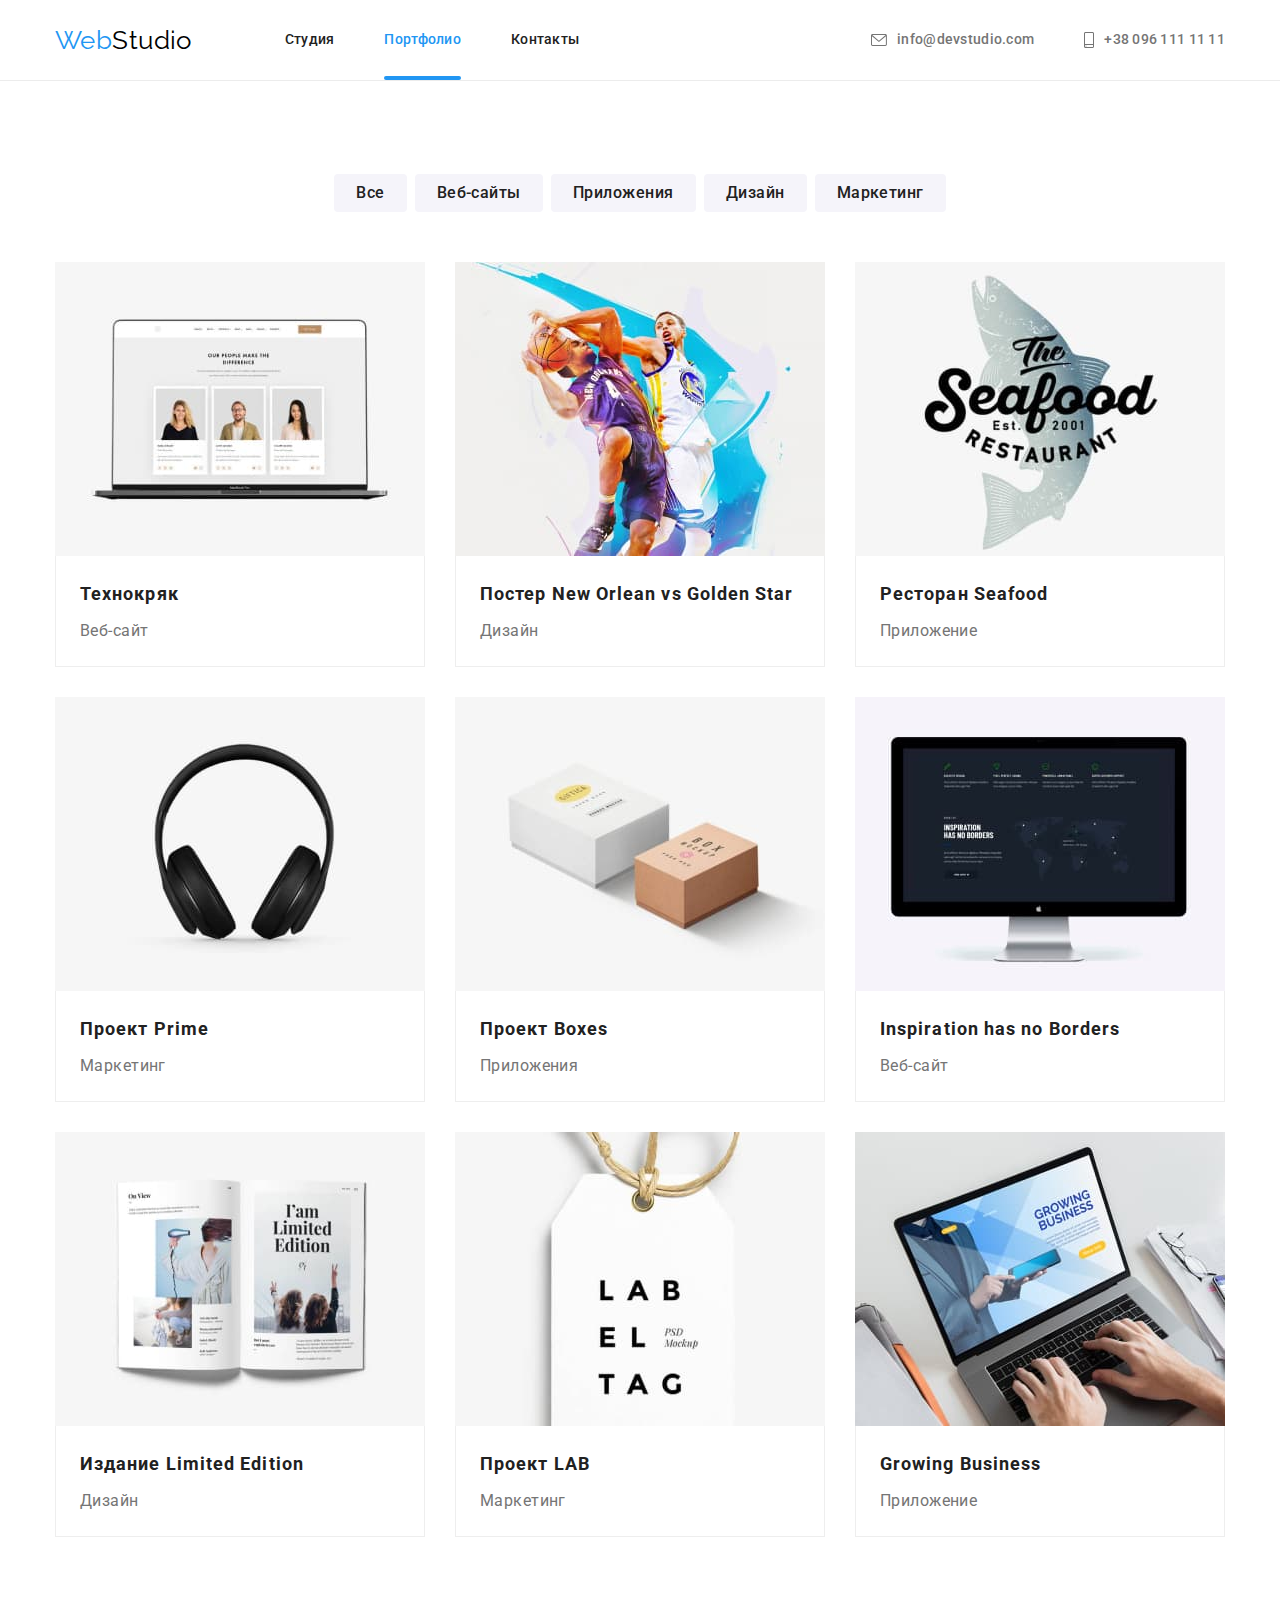
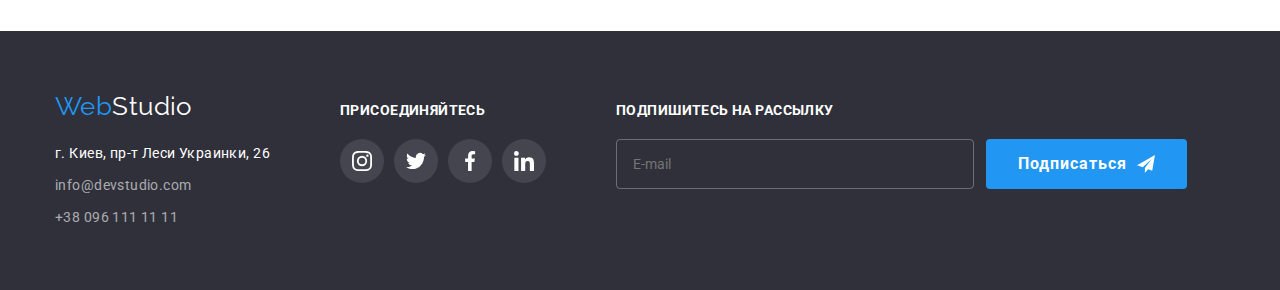
==== portfolio.html @ ea03751e "add html css" ====
<!DOCTYPE html>
<html lang="ru">
  <head>
    <meta charset="UTF-8" />
    <meta http-equiv="X-UA-Compatible" content="IE=edge" />
    <meta name="viewport" content="width=device-width, initial-scale=1.0" />
    <title>Портфолио</title>
    <link rel="preconnect" href="https://fonts.googleapis.com" />
    <link rel="preconnect" href="https://fonts.gstatic.com" crossorigin />
    <link
      href="https://fonts.googleapis.com/css2?family=Raleway:wght@700&family=Roboto:wght@400;500;700;900&display=swap"
      rel="stylesheet"
    />
    <link
      rel="stylesheet"
      href="https://cdnjs.cloudflare.com/ajax/libs/modern-normalize/1.1.0/modern-normalize.css"
    />
    <link rel="stylesheet" href="./css/styles.css" />
  </head>
  <body>
    <!-- Шапка сайта -->
    <header class="page-header">
      <div class="container header-container">
        <nav class="header-nav">
          <a href="./index.html" class="logo link"
            >Web<span class="logo-part">Studio</span></a
          >
          <ul class="site-nav list">
            <li class="item"><a href="./index.html" class="link">Студия</a></li>
            <li class="item">
              <a href="" class="link current">Портфолио</a>
            </li>
            <li class="item"><a href="" class="link">Контакты</a></li>
          </ul>
        </nav>
        <ul class="contact-nav list">
          <li class="item icon-item-header">
            <a href="mailto:info@devstudio.com" class="link">
              <svg class="icon-header" width="16" height="12">
                <use href="./images/sprite.svg#icon-envelope"></use>
              </svg>
              info@devstudio.com
            </a>
          </li>
          <li class="item icon-item-header">
            <a href="tel:+380961111111" class="link">
              <svg class="icon-header" width="10" height="16">
                <use href="./images/sprite.svg#icon-smartphone"></use>
              </svg>
              +38 096 111 11 11</a
            >
          </li>
        </ul>
      </div>
    </header>

    <main>
      <section class="section">
        <div class="container">
          <h1 class="filter-title visually-hidden">
            Примеры проектов веб-студии
          </h1>
          <ul class="filter-list list">
            <li class="filter-item">
              <button type="button" class="button secondary">Все</button>
            </li>
            <li class="filter-item">
              <button type="button" class="button secondary">Веб-сайты</button>
            </li>
            <li class="filter-item">
              <button type="button" class="button secondary">Приложения</button>
            </li>
            <li class="filter-item">
              <button type="button" class="button secondary">Дизайн</button>
            </li>
            <li class="filter-item">
              <button type="button" class="button secondary">Маркетинг</button>
            </li>
          </ul>

          <ul class="examples-list list">
            <li class="examples-item">
              <a href="/" class="examples-link">
                <div class="overlay-box">
                  <img
                    src="./images/tehnokrak.jpg"
                    alt="фото первой страницы сайта"
                    width="370"
                  />
                  <p class="overlay-text">
                    Технокряк это современная площадка распространения
                    коронавируса. Компании используют эту платформу для
                    цифрового шпионажа и атак на защищённые сервера конкурентов.
                  </p>
                </div>
                <div class="examples-box">
                  <h2 class="examples-title">Технокряк</h2>
                  <p class="examples-text">Веб-сайт</p>
                </div>
              </a>
            </li>

            <li class="examples-item">
              <a href="/" class="examples-link">
                <div class="overlay-box">
                  <img
                    src="./images/poster.jpg"
                    alt="фото двух баскетболистов"
                    width="370"
                  />
                  <p class="overlay-text">
                    Технокряк это современная площадка распространения
                    коронавируса. Компании используют эту платформу для
                    цифрового шпионажа и атак на защищённые сервера конкурентов.
                  </p>
                </div>
                <div class="examples-box">
                  <h2 class="examples-title">
                    Постер <span lang="en">New Orlean vs Golden Star</span>
                  </h2>
                  <p class="examples-text">Дизайн</p>
                </div>
              </a>
            </li>

            <li class="examples-item">
              <a href="/" class="examples-link">
                <div class="overlay-box">
                  <img
                    src="./images/restoran.jpg"
                    alt="фото логотипа ресторана"
                    width="370"
                  />
                  <p class="overlay-text">
                    Технокряк это современная площадка распространения
                    коронавируса. Компании используют эту платформу для
                    цифрового шпионажа и атак на защищённые сервера конкурентов.
                  </p>
                </div>
                <div class="examples-box">
                  <h2 class="examples-title">Ресторан Seafood</h2>
                  <p class="examples-text">Приложение</p>
                </div>
              </a>
            </li>

            <li class="examples-item">
              <a href="/" class="examples-link">
                <div class="overlay-box">
                  <img
                    src="./images/pr-prime.jpg"
                    alt="фото наушников"
                    width="370"
                  />
                  <p class="overlay-text">
                    Технокряк это современная площадка распространения
                    коронавируса. Компании используют эту платформу для
                    цифрового шпионажа и атак на защищённые сервера конкурентов.
                  </p>
                </div>

                <div class="examples-box">
                  <h2 class="examples-title">
                    Проект <span lang="en">Prime</span>
                  </h2>
                  <p class="examples-text">Маркетинг</p>
                </div>
              </a>
            </li>

            <li class="examples-item">
              <a href="/" class="examples-link">
                <div class="overlay-box">
                  <img
                    src="./images/pr-boxes.jpg"
                    alt="фото двух коробок"
                    width="370"
                  />
                  <p class="overlay-text">
                    Технокряк это современная площадка распространения
                    коронавируса. Компании используют эту платформу для
                    цифрового шпионажа и атак на защищённые сервера конкурентов.
                  </p>
                </div>
                <div class="examples-box">
                  <h2 class="examples-title">Проект Boxes</h2>
                  <p class="examples-text">Приложения</p>
                </div>
              </a>
            </li>

            <li class="examples-item">
              <a href="/" class="examples-link">
                <div class="overlay-box">
                  <img
                    src="./images/inspiration.jpg"
                    alt="фото монитора"
                    width="370"
                  />
                  <p class="overlay-text">
                    Технокряк это современная площадка распространения
                    коронавируса. Компании используют эту платформу для
                    цифрового шпионажа и атак на защищённые сервера конкурентов.
                  </p>
                </div>
                <div class="examples-box">
                  <h2 class="examples-title">Inspiration has no Borders</h2>
                  <p class="examples-text">Веб-сайт</p>
                </div>
              </a>
            </li>

            <li class="examples-item">
              <a href="/" class="examples-link">
                <div class="overlay-box">
                  <img
                    src="./images/magazin.jpg"
                    alt="фото раскрытой книги"
                    width="370"
                  />
                  <p class="overlay-text">
                    Технокряк это современная площадка распространения
                    коронавируса. Компании используют эту платформу для
                    цифрового шпионажа и атак на защищённые сервера конкурентов.
                  </p>
                </div>
                <div class="examples-box">
                  <h2 class="examples-title">Издание Limited Edition</h2>
                  <p class="examples-text">Дизайн</p>
                </div>
              </a>
            </li>

            <li class="examples-item">
              <a href="/" class="examples-link">
                <div class="overlay-box">
                  <img
                    src="./images/pr-lab.jpg"
                    alt="фото логотипа"
                    width="370"
                  />
                  <p class="overlay-text">
                    Технокряк это современная площадка распространения
                    коронавируса. Компании используют эту платформу для
                    цифрового шпионажа и атак на защищённые сервера конкурентов.
                  </p>
                </div>
                <div class="examples-box">
                  <h2 class="examples-title">Проект LAB</h2>
                  <p class="examples-text">Маркетинг</p>
                </div>
              </a>
            </li>

            <li class="examples-item">
              <a href="/" class="examples-link">
                <div class="overlay-box">
                   <img src="./images/growing.jpg" alt="фото laptop" width="370" />
                    <p class="overlay-text">
                    Технокряк это современная площадка распространения
                    коронавируса. Компании используют эту платформу для
                    цифрового шпионажа и атак на защищённые сервера конкурентов.
                  </p>
                </div>               
                <div class="examples-box">
                  <h2 class="examples-title">Growing Business</h2>
                  <p class="examples-text">Приложение</p>
                </div>
              </a>
            </li>
          </ul>
        </div>
      </section>
    </main>

    <!-- подвал -->
  <footer class="page-footer">
      <div class="container container-footer">
        <div>
          <a href="/" class="logo link footer-logo"
            >Web<span class="logo-part">Studio</span></a
          >
          <address>
            <ul class="adress-list list">
              <li class="adress-item">
                <a href="" class="adress link"
                  >г. Киев, пр-т Леси Украинки, 26</a
                >
              </li>
              <li class="adress-item">
                <a href="mailto:info@devstudio.com" class="link mail-tel"
                  >info@devstudio.com</a
                >
              </li>
              <li class="adress-item">
                <a href="tel:+380961111111" class="link mail-tel"
                  >+38 096 111 11 11</a
                >
              </li>
            </ul>
          </address>
        </div>

        <div class="icon-container">
          <p>присоединяйтесь</p>
          <ul class="list icon-list-footer">
            <li class="icon-item-footer">
              <a href="/" class="link icon-link-footer">
                <svg class="icon-footer">
                  <use href="./images/sprite.svg#icon-instagram"></use>
                </svg>
              </a>
            </li>
            <li class="icon-item-footer">
              <a href="/" class="link icon-link-footer">
                <svg class="icon-footer">
                  <use href="./images/sprite.svg#icon-twitter"></use>
                </svg>
              </a>
            </li>
            <li class="icon-item-footer">
              <a href="/" class="link icon-link-footer">
                <svg class="icon-footer">
                  <use href="./images/sprite.svg#icon-facebook"></use>
                </svg>
              </a>
            </li>
            <li class="icon-item-footer">
              <a href="/" class="link icon-link-footer">
                <svg class="icon-footer">
                  <use href="./images/sprite.svg#icon-linkedin"></use>
                </svg>
              </a>
            </li>
          </ul>
        </div>

        <div class="icon-container">
          <p>подпишитесь на рассылку</p>
          <div class="subscribe-container">
            <form action="">
              <!-- <label for="subscribe">E-mail</label> -->
              <input
                class="subscribe-input"
                type="text"
                name="user-mail"
                id="subscribe"
                placeholder="E-mail"
              />
            </form>
            <button type="submit" class="button primary btn-subscribe">
              Подписаться
              <svg class="modal-icon subscribe-icon">
                <use href="./images/sprite.svg#icon-icon-send"></use>
              </svg>
            </button>
          </div>
        </div>
      </div>
    </footer>
  </body>
</html>
---- css/styles.css ----
/* палитра
основной цвет текста #757575;
заголовки #212121;
белый #FFFFFF;
акцент #2196F3;
 */
/* основной цвет фона FFFFFF
вторичный цвет фона серый #F5F4FA
темный #2F303A */
/* css var */
:root {
  --primery-text-color: #757575;
  --title-text-color: #212121;
  --acсent-text-color: #2196f3;
  --white-text-color: #ffffff;
  --contact-text-color: rgba(255, 255, 255, 0.6);
  --primary-background-color: #2196f3;
  --acсent-background-color: #188ce8;
  --secondary-background-color: #f5f4fa;
  --section-background-color: #2f303a;
  --border-color: #eeeeee;
}

body {
  padding-top: 80px;

  background-color: var(--white-text-color);
  color: var(--primery-text-color);
  font-family: Roboto, sans-serif;
  font-size: 14px;
  line-height: 1.71;
  letter-spacing: 0.03em;
}
.logo {
  color:var(--acсent-text-color);
  font-family: Raleway, arial;
  font-size: 26px;
  line-height: 1.19;
}
.page-header .logo-part {
  color: black;
}

.page-footer .logo-part {
  color: #ffffff;
}
.list {
  list-style: none;
}
a {
  text-decoration: none;
}
address {
  font-style: normal;
}
.container {
  width: 1200px;
  padding-left: 15px;
  padding-right: 15px;
  margin-left: auto;
  margin-right: auto;
  /* outline: 2px solid tomato; */
}
h1,
h2,
h3,
ul,
p {
  margin: 0;
  padding: 0;
}
ul{
  list-style: none;
}
img {
  display: block;
  max-width: 100%;
  height: auto;
}
.visually-hidden {
  position: absolute;
  width: 1px;
  height: 1px;
  margin: -1px;
  border: 0;
  padding: 0;

  white-space: nowrap;
  clip-path: inset(100%);
  clip: rect(0 0 0 0);
  overflow: hidden;
}
.title {
  color: var(--title-text-color);
}


/* ----------------------header -----------------------*/
.page-header {
  position: fixed;
  width: 100%;
  top: 0;
  left: 0;
  background-color: var(--white-text-color);
  border-bottom: 1px solid #ececec;
  z-index: 1;
}

.header-container {
  display: flex;
  align-items: center;
}
.header-nav {
  display: flex;
  align-items: center;
}
.site-nav {
  display: flex;
  margin-left: 93px;
}
.icon-item-header {
  display: flex;
  align-items: center;
}

.icon-header {
  fill: currentColor;
}
/* если цвет иконки  currentColor, как у родителя (как у ссылки), то цвет при ховере тоже наследуется*/

.site-nav .item:not(:last-child) {
  margin-right: 50px;
}
.contact-nav .item:not(:last-child) {
  margin-right: 50px;
}

/* .site-nav .item:last-child{
  margin-right: 0;
 } */

.site-nav .link {
  display: block;
  padding-top: 32px;
  padding-bottom: 32px;
  color: var(--title-text-color);
  font-weight: 500;
  font-size: 14px;
  line-height: 1.14;
  letter-spacing: 0.02em;

  transition: color 250ms cubic-bezier(0.4, 0, 0.2, 1);
}
.site-nav .link.current {
  color: var(--acсent-text-color);
}
.site-nav .link:focus,
.site-nav .link:hover {
  color: var(--acсent-text-color);
}
.contact-nav .link {
  color: var(--primery-text-color);
  font-weight: 500;
  font-size: 14px;
  line-height: 1.14;
  letter-spacing: 0.02em;

  /* transition-property: color;
  transition-duration: 250ms;
  transition-timing-function: cubic-bezier(0.4, 0, 0.2, 1);  */
  /* Для всех эффектов ховера и фокуса (цвет, фон, тень) сделаны переходы. Время - 250ms */
  transition: color 250ms cubic-bezier(0.4, 0, 0.2, 1);
}
.contact-nav .link:hover,
.contact-nav .link:focus {
  color: var(--acсent-text-color); 
}
.contact-nav {
  display: flex;
  margin-left: auto;
}
header svg {
  margin-right: 10px;
}
.icon-item-header .link {
  display: flex;
  align-items: center;
}

/* подчеркивание текущей страницы */
.link.current{
  position: relative;
}
.link.current::after {
  position: absolute;
  display: inline-block;
  content: '';
  width: 100%;
  height: 4px;
  bottom: 0;
  left: 0;
  background-color: var(--primary-background-color);
  border-radius: 2px;
}

/* hero */
.hero {
  text-align: center;
  background-color: var(--section-background-color);
}
.hero-title {
  margin-bottom: 30px;
  color: var(--white-text-color);
  font-weight: 900;
  font-size: 44px;
  line-height: 1.36;
  /* text-align: center; */
  letter-spacing: 0.06em;
  text-transform: uppercase;
}
.overlay {
  max-width: 1600px;
  margin-left: auto;
  margin-right: auto;
  padding-top: 200px;
  padding-bottom: 200px;
  background-image: linear-gradient(
      rgba(47, 48, 58, 0.4),
      rgba(47, 48, 58, 0.4)
    ),
    url(../images/fon-min.jpg);
  background-repeat: no-repeat;
  background-size: cover;
  background-position: center;
}
/* section общее*/
.section-title {
  margin-bottom: 50px;
  color: var(--title-text-color);
  font-weight: 700;
  font-size: 36px;
  line-height: 1.17;
  text-align: center;
}
.section {
  padding-top: 94px;
  padding-bottom: 94px;
}

/* feature */

.feature-list {
  display: flex;
  /* justify-content: space-between; */
}
.feature-item {
  width: calc((100%-90px) / 4);
  margin-right: 30px;
}
.feature-item:nth-child(4n) {
  margin-right: 0;
}
.feature-icon-box{
  display: flex;
  align-items: center;
  justify-content: center;
  margin-bottom: 30px;
  width: 270px;
  height: 120px;
  background: #F5F4FA;
  border-radius: 4px; 
}
.feature-icon{
  width: 70px;
  height: 70px;
}
/* .feature-item::before {
  display: block;
  content: '';
  height: 120px;
  margin-bottom: 30px;
  background-repeat: no-repeat;
  background-size: 70px;
  background-position: center;
  background-color: var(--secondary-background-color);
}
.icon-antenna::before {
  background-image: url(../images/antenna.svg);
}
.icon-clock::before {
  background-image: url(../images/clock.svg);
}
.icon-diagram::before {
  background-image: url(../images/diagram.svg);
}
.icon-astronaut::before {
  background-image: url(../images/astronaut.svg);
} */
.feature-list .title {
  margin-bottom: 10px;
  font-size: 14px;
  line-height: 1.14;
  text-transform: uppercase;
}

/* ---------------------Work  Examples-------------------- */
.work-section {
  padding-top: 0;
}
.work-list {
  display: flex;
  /* justify-content: space-between; */
}
.work-item {
  position: relative;
  margin-right: 30px;
}
.work-item:last-child {
  margin-right: 0;
}
.work-box{
  display: flex;
  align-items: center;
  justify-content: center;
  position: absolute;
  bottom: 0;
  left: 0;
  width: 100%;
  height: 70px;
  background: rgba(47, 48, 58, 0.8);
}
/* или вариант центрирования
top: 50%;  - это % от РОДИТЕЛЯ
left: 50%;  - это % от РОДИТЕЛЯ
transform: translate (-50%, -50%) – это % СВОЕЙ ширины (ширины РЕБЕНКА)  */

.work-box>p{
  color: var(--white-text-color);
  font-weight: 700;
  line-height: 1.14;
  text-transform: uppercase;
}

/* -----------------------------------------team ------------------*/
.team-section {
  background-color: var(--secondary-background-color);
}
.team-list .title {
  margin-bottom: 10px;
  font-size: 16px;
  line-height: 1.19;
}
.team-list {
  display: flex;
  /* justify-content: space-between; */
}
.team-item {
  margin-right: 30px;
}
.team-item:last-child {
  margin-right: 0;
}
/* ---------div под фоткой---------- */

.team-box {
  padding-top: 30px;
  padding-bottom: 30px;
  text-align: center;
  background-color: #fff;
  box-shadow: 0px 1px 3px rgba(0, 0, 0, 0.12), 0px 1px 1px rgba(0, 0, 0, 0.14),
    0px 2px 1px rgba(0, 0, 0, 0.2);
  border-radius: 0px 0px 4px 4px;
}

/* -----------team icon------------ */

.icon-list-team {
  display: flex;
  justify-content: center;
  margin-top: 16px;
}
.icon-item-team {
  width: 44px;
  height: 44px;
  margin-right: 10px;
}
.icon-item-team:last-child {
  margin-right: 0;
}
.icon-link-team{
  display: flex;
  align-items: center;
  justify-content: center;
  width: 100%;
  height: 100%;
  border-radius: 50%;

  transition: background-color 250ms cubic-bezier(0.4, 0, 0.2, 1);
}
.icon-link-team:hover,
.icon-link-team:focus {
  background-color: var(--primary-background-color);
}
.icon-team {
  width: 20px;
  height: 20px;
  fill: #afb1b8;

  transition: fill 250ms cubic-bezier(0.4, 0, 0.2, 1);
}
.icon-link-team:hover .icon-team,
.icon-link-team:focus .icon-team {
  fill: #ffffff;
}

/* -----------------------Постоянные клиенты ----------------------*/
.client-list {
  display: flex;
}
.client-item {
  width: 170px;
  height: 92px;
  margin-right: 30px;
}
.client-item:last-child {
  margin-right: 0;
}
.client-link{
  display: flex;
  align-items: center;
  justify-content: center;
  width: 100%;
  height: 100%;
  border: 1px solid #AFB1B8;
  border-radius: 5%;

  transition: border 250ms cubic-bezier(0.4, 0, 0.2, 1);
}
.client-link:hover,
.client-link:focus {
  border: 1px solid var(--acсent-text-color);
}
.client-icon {
  width: 106px;
  height: 60px;
  fill: #afb1b8;

  transition: fill 250ms cubic-bezier(0.4, 0, 0.2, 1);
}
.client-link:hover .client-icon,
.client-link:focus .client-icon {
  fill: var(--acсent-text-color);
}

/* ------------------------- Модальное окно ---------------------- */ 
.backdrop{
  position: fixed;
  background-color: rgba(0, 0, 0, 0.2);
  top: 0;
  left: 0;
  width: 100%;
  height: 100%;

  opacity: 1;
  transition: opacity 250ms cubic-bezier(0.4, 0, 0.2, 1);
}
.backdrop.is-hidden{
  opacity: 0;   /* скрывает backdrop */
  pointer-events: none;  /* будет ли влиять на элемент событие указателя (мышки) - не будет. Т.е.екликаем сквозь бэкдроп*/
}
.backdrop.is-hidden .modal-box{
  /* когда бекдроп спрятан, мы чтото применяем к .modal-box */
transform: translate(-50%, -50%) scale(0.9);
}
.modal-box{
  /* это когда модалка показана */
  position: absolute;
  top: 50%;
  left: 50%;
  padding: 40px;
  
  min-width: 528px;
  min-height: 581px;
  background-color: var(--white-text-color);

  transform: translate(-50%, -50%) scale(1);
  transition: transorm 250ms cubic-bezier(0.4, 0, 0.2, 1);
}
.modal-box .modal-btn {
  position: absolute;
  top: 0;
  right: 0;
  transform: translate(-8px, 8px);
  display: flex;
  align-items: center;
  justify-content: center;
  width: 30px;
  height: 30px;
  padding: 0;

  background-color: var(--white-text-color);
  border: 4px solid rgba(0, 0, 0, 0.1);
  border-radius: 50%;
}
.modal-icon{
  align-items: baseline;
  width: 18px;
  height: 18px;
}
textarea{
  resize: none;
}
.modal-form{
  width: 448px;
  margin-left: auto;
  margin-right: auto;
}

.form-field{
  display: flex;
  flex-direction: column;
  margin-bottom: 10px;
  /* outline: none; */
}
.form-field-forth {
  margin-bottom: 0;
}
.form-field label{
  margin-bottom: 4px;
  font-size: 12px;
line-height: 1.17;
letter-spacing: 0.01em;
}
.form-input{  
  width: 448px;
  height: 40px;
  padding-left: 30px;
  border: 1px solid rgba(33, 33, 33, 0.2);
  border-radius: 4px;
}
.box-input{
  /* width: 100%;  */
  position: relative;
}
.icon-modal{
  position: absolute;
  top: 50%;
  left: 12px;
  display: inline-block;
  width: 18px;
  height: 18px;
  transform: translateY(-50%);

  transition: fill 250ms cubic-bezier(0.4, 0, 0.2, 1);
}
.form-input:focus ~ .icon-modal{
  fill:var(--primary-background-color);
}
/* когда  .form-input в ховере, то все СОСЕДИ внизу него внутри div (вниз на одном уровне) меняют цвет*/
.form-input:focus{
border: 1px solid #2196F3;
border-radius: 4px;
cursor: pointer;
}
.form-field textarea::placeholder{
  color: rgba(117, 117, 117, 0.5);;
}
.form-field textarea{
  padding: 12px 16px;
  height: 120px;
}
.modal-box-text{
display: block;
margin-bottom: 12px;
font-weight: 500;
font-size: 20px;
line-height: 1.15;
letter-spacing: 0.03em;
color: var(--title-text-color);
text-align: center;
}
.form-field-policy{
  display: flex;
  align-items: center;
  justify-content: center;
  margin-bottom: 30px;
  margin-top: 20px;
}
.link-contract{
  text-decoration-line: underline;
  color: var(--acсent-text-color);
}
.form-field-btn{
  display: flex;
  align-items: center;
  justify-content: center;
}

/* квадратик Я соглашаюсь с Условиями договора */
.checkbox{
  position: absolute;
  appearance: none;
  -webkit-appearance: none;
}
.label-checkbox{
  display: block;
}
.icon-checkbox{
  display: block;
  width: 16px;
  height: 15px;
  margin-right: 10px;
  border: 2px solid #212121;
  border-radius: 2px;
}
.checkbox:checked + .icon-checkbox{
  background-color: var(--acсent-background-color);
  border-color: var(--acсent-background-color);
  background-image: url(../images/check-icon.svg);
  background-size: contain;
  background-origin: border-box;
}


/* ----------------------------footer -----------------------*/
.adress {
  color: var(--white-text-color);

  transition: color 250ms cubic-bezier(0.4, 0, 0.2, 1);
}
.mail-tel {
  color: var(--contact-text-color);

  transition: color 250ms cubic-bezier(0.4, 0, 0.2, 1);
}
.adress:hover,
.adress:focus,
.mail-tel:hover,
.mail-tel:focus {
  color: var(--acсent-text-color);
}
.page-footer {
  background-color: var(--section-background-color);
  padding-top: 60px;
  padding-bottom: 60px;
}
.logo-link {
  margin-bottom: 20px;
}
.footer-logo {
  display: block;
  margin-bottom: 20px;
}
.adress-item {
  margin-bottom: 8px;
}
.adress-item:last-child {
  margin-bottom: 0;
}
.container-logo{
  flex-grow: 1;
}
/* --------------footer icon------------ */

.icon-container {
  margin-left: 70px;
  font-weight: bold;
  line-height: 1.14;
  text-transform: uppercase;
  color: #ffffff;
}
.container-footer {
  display: flex;
  align-items: baseline;
}
.icon-list-footer {
  display: flex;
  justify-content: center;
  margin-top: 20px;
}
.icon-item-footer {
  width: 44px;
  height: 44px;
  margin-right: 10px;
  
}
.icon-item-footer:last-child {
  margin-right: 0;
}
.icon-link-footer {
  display: flex;
  align-items: center;
  justify-content: center;
  width: 100%;
  height: 100%;
  background-color: rgba(255, 255, 255, 0.1);
  border-radius: 50%;

  transition: background-color 250ms cubic-bezier(0.4, 0, 0.2, 1);
}
.icon-link-footer:hover,
.icon-link-footer:focus {
  background-color: var(--acсent-background-color);
}
.icon-footer {
  width: 20px;
  height: 20px;
  align-items: baseline;
  fill: #ffffff;
}
/* --------------------подпишитесь------------------ */
.subscribe-container{
  display: flex;
  align-items: center;
  margin-top: 20px;
}
.subscribe-form{
  display: flex;
}
.btn-subscribe{
  display: flex;
  align-items: center;
  margin-left: 12px;
}
.subscribe-icon{
  margin-left: 10px;
}
.subscribe-input{
width: 358px;
height: 50px;
padding-left: 16px;
border: 1px solid rgba(255, 255, 255, 0.3);
border-radius: 4px;
background-color: inherit;

transition: color 250ms cubic-bezier(0.4, 0, 0.2, 1);
}
.subscribe-input:focus{
  color: #ffffff;
}
/* ---------------------------portfolio--------------------- */
.examples-title {
  margin-bottom: 4px;
  color: var(--title-text-color);
  font-size: 18px;
  line-height: 2;
  letter-spacing: 0.06em;
}
.examples-text {
  color: var(--primery-text-color);
  font-size: 16px;
  line-height: 1.87;
}
.filter-list {
  display: flex;
  flex-wrap: wrap;
  justify-content: center;
  margin-bottom: 50px;
}
.filter-item {
  margin-right: 8px;
}
.filter-item:last-child {
  margin-right: 0;
}
.examples-list {
  display: flex;
  flex-wrap: wrap;
}
.examples-item {
  width: 370px;
  /* width: calc((100% - 60px) / 3); */
  margin-right: 30px;
  margin-bottom: 30px;
}
.examples-item:nth-child(3n) {
  margin-right: 0;
}
.examples-item:nth-last-child(-n + 3) {
  margin-bottom: 0;
}
.examples-link{
  display: block;

  transition: box-shadow 250ms cubic-bezier(0.4, 0, 0.2, 1);
}
.examples-link:hover,
.examples-link:focus {
  box-shadow: 0px 1px 1px rgba(0, 0, 0, 0.12), 0px 4px 4px rgba(0, 0, 0, 0.06),
    1px 4px 6px rgba(0, 0, 0, 0.16);
}

.examples-box {
  border-right: 1px solid var(--border-color);
  border-bottom: 1px solid var(--border-color);
  border-left: 1px solid var(--border-color);
  padding: 20px 24px;
}
.overlay-box{
  position: relative;
  overflow: hidden;  /* если элемент (у нас это оверлей+текст оверлея) переполняет кнопку, то его спрятать */
}
.overlay-box::before{
  position: absolute;
  display: inline-block;
  content: '';
  width: 100%;
  height: 100%;
  background-color: rgba(33, 150, 243, 0.9);
  /* opacity: 0;   прячем оверлей - он прозрачный, вместо него overflow: hidden */
  transform: translateY(294px); /* оверлей сьезжает ПОД картинку */

  transition: opacity 250ms cubic-bezier(0.4, 0, 0.2, 1),
              transform 250ms cubic-bezier(0.4, 0, 0.2, 1);
}
.examples-link:hover .overlay-box::before,
.examples-link:focus .overlay-box::before,
.examples-link:hover .overlay-text,
.examples-link:focus .overlay-text{
  transform: translateY(0); /* оверлей ПОСРЕДИ картинки */
}
/* при ховере на ссылку - возми overlay-box::before и сделай его непрозрачным opacity: 1 */

.overlay-text{
  position: absolute;
  display: flex;
  align-items: center;
  justify-content: center;
  padding: 63px 24px;
  top: 0;
  left: 0;
  width: 100%;
  height: 100%;
  font-size: 18px;
  line-height: 1.56;
  color: var(--white-text-color);
  /* opacity: 0;   прячем текст оверлей - он прозрачный */
  transform: translateY(294px);  /* текст оверлей сьезжает ПОД картинку */

  transition: opacity 250ms cubic-bezier(0.4, 0, 0.2, 1),
              transform 250ms cubic-bezier(0.4, 0, 0.2, 1);
}


/* button */
.button {
  border-radius: 4px;
  color: var(--title-text-color);
  font-family: inherit;
  cursor: pointer;
  border: none;
  font-family: Roboto, sans-serif;
  font-weight: 500;
  font-size: 16px;
}
/* переопределяет и/или добавляет стили для button */
.button.primary {
  min-width: 200px;
  min-height: 50px;
  padding: 10px 32px;
  color: var(--white-text-color);
  background-color: var(--primary-background-color);
  font-weight: 700;
  line-height: 1.88;
  letter-spacing: 0.06em;

  transition: background-color 250ms cubic-bezier(0.4, 0, 0.2, 1), 
              box-shadow 250ms cubic-bezier(0.4, 0, 0.2, 1);
}
.button.primary:hover,
.button.primary:focus {
  background-color: var(--acсent-background-color);
  box-shadow: 0px 4px 4px rgba(0, 0, 0, 0.15);
}
.button.secondary {
  padding: 6px 22px;
  background-color: var(--secondary-background-color);
  line-height: 1.63;
  letter-spacing: 0.03em;

  transition: background-color 250ms cubic-bezier(0.4, 0, 0.2, 1), 
              color  250ms cubic-bezier(0.4, 0, 0.2, 1), 
              box-shadow  250ms cubic-bezier(0.4, 0, 0.2, 1);
}
.button.secondary:hover,
.button.secondary:focus {
  box-shadow: 0px 3px 1px rgba(0, 0, 0, 0.1), 0px 1px 2px rgba(0, 0, 0, 0.08),
    0px 2px 2px rgba(0, 0, 0, 0.12);
  color: var(--white-text-color);
  background-color: var(--primary-background-color);
}
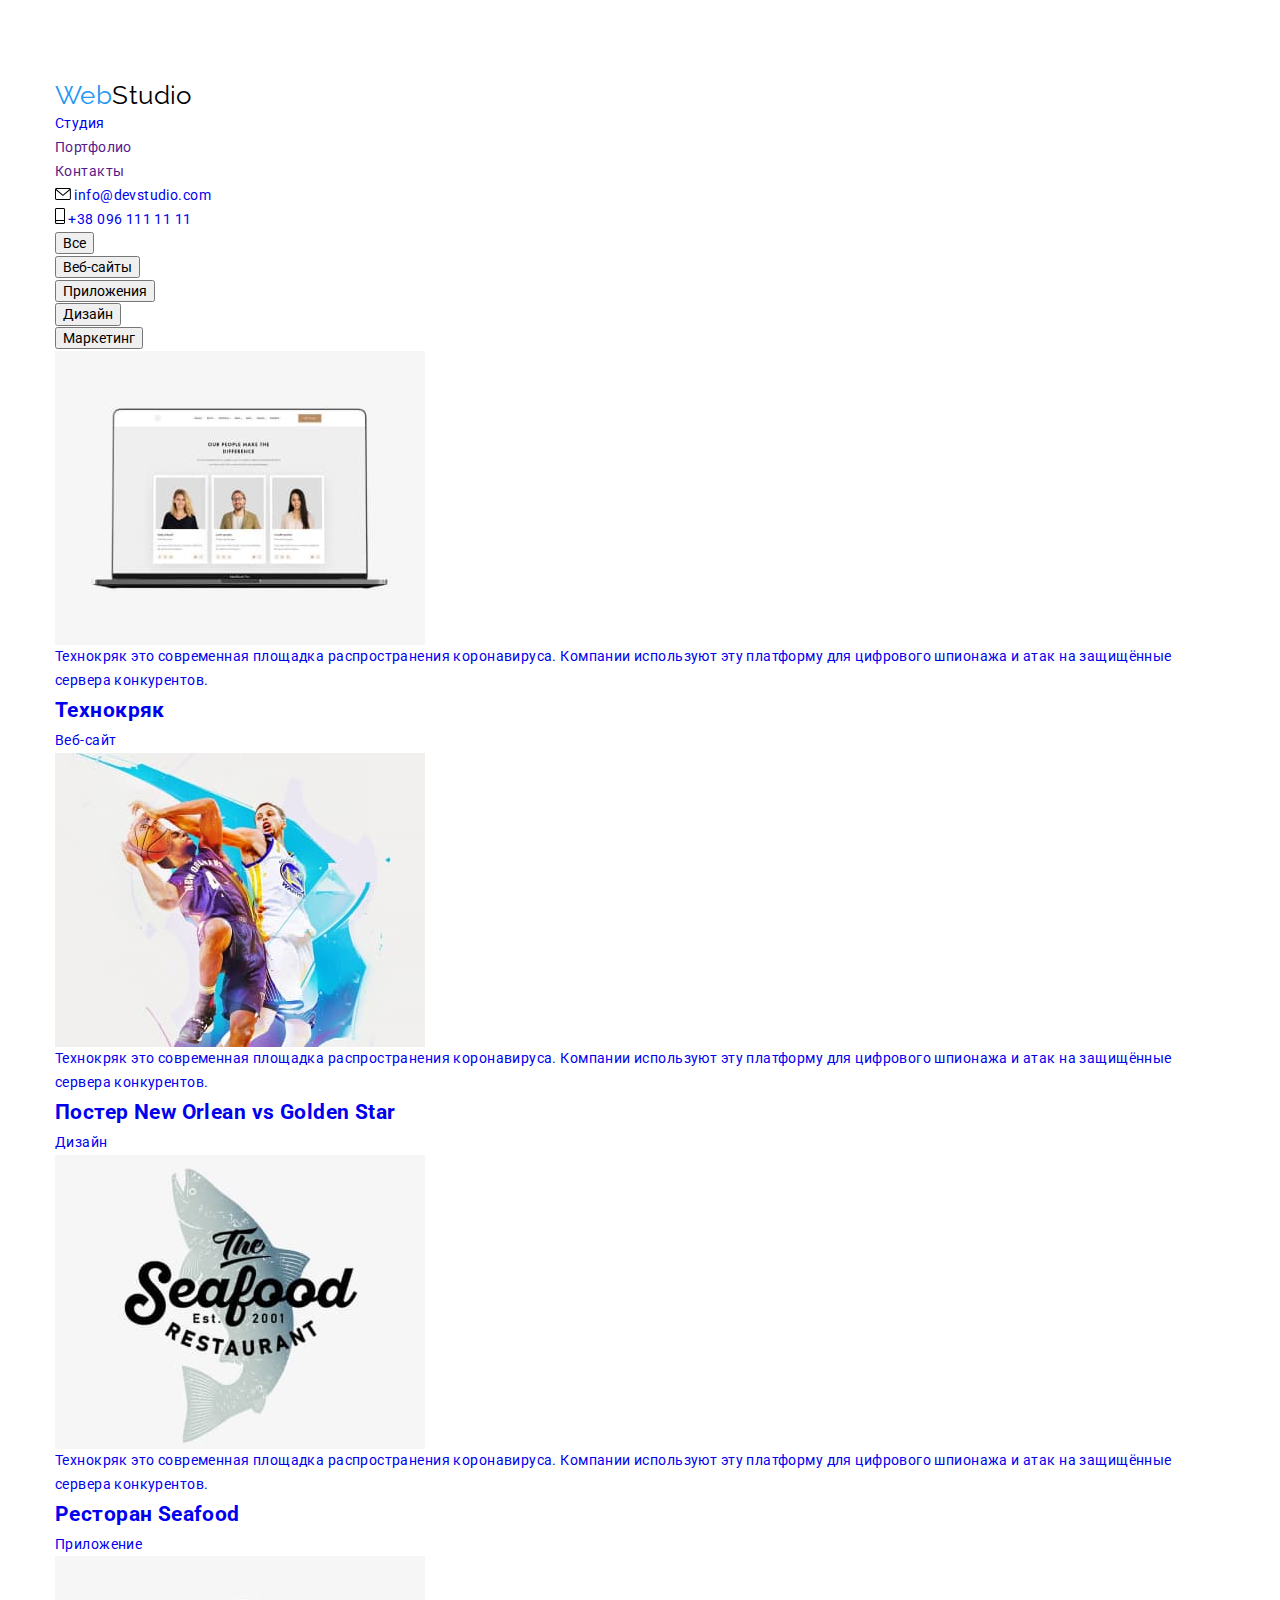
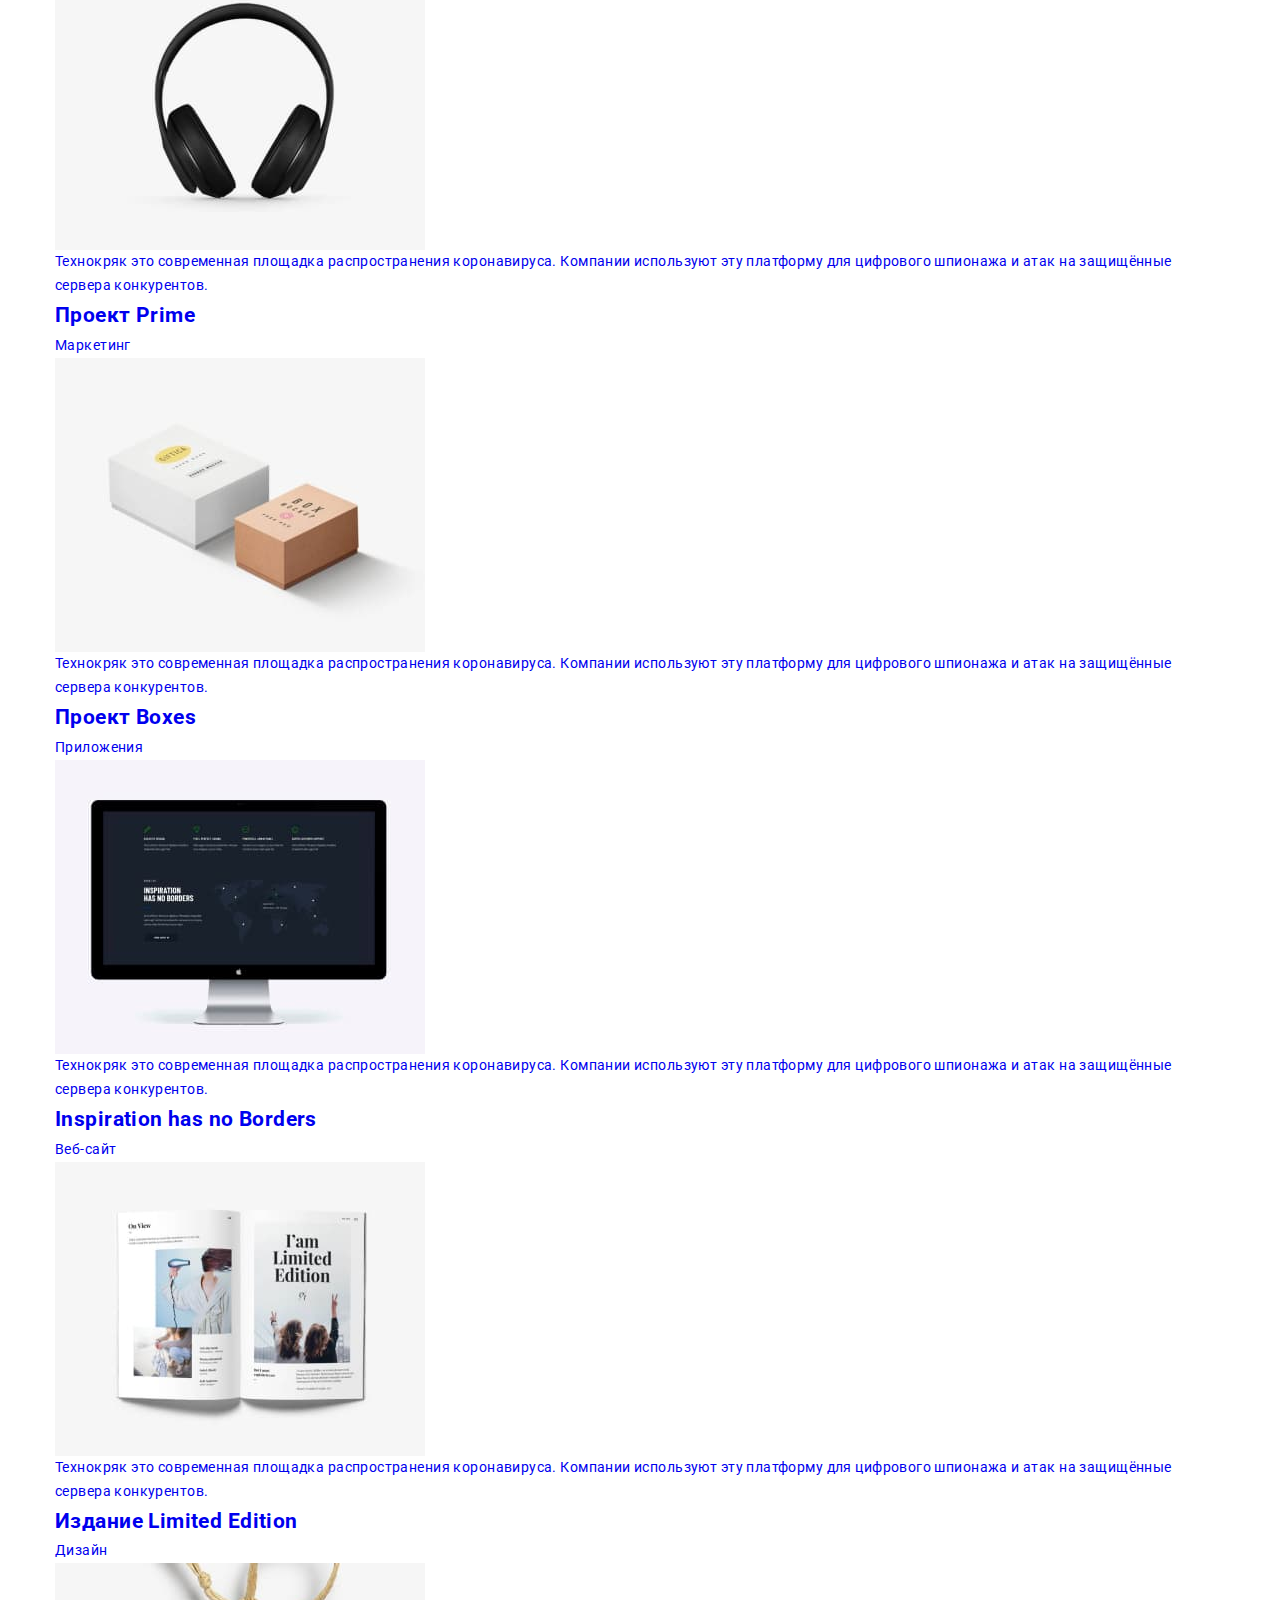
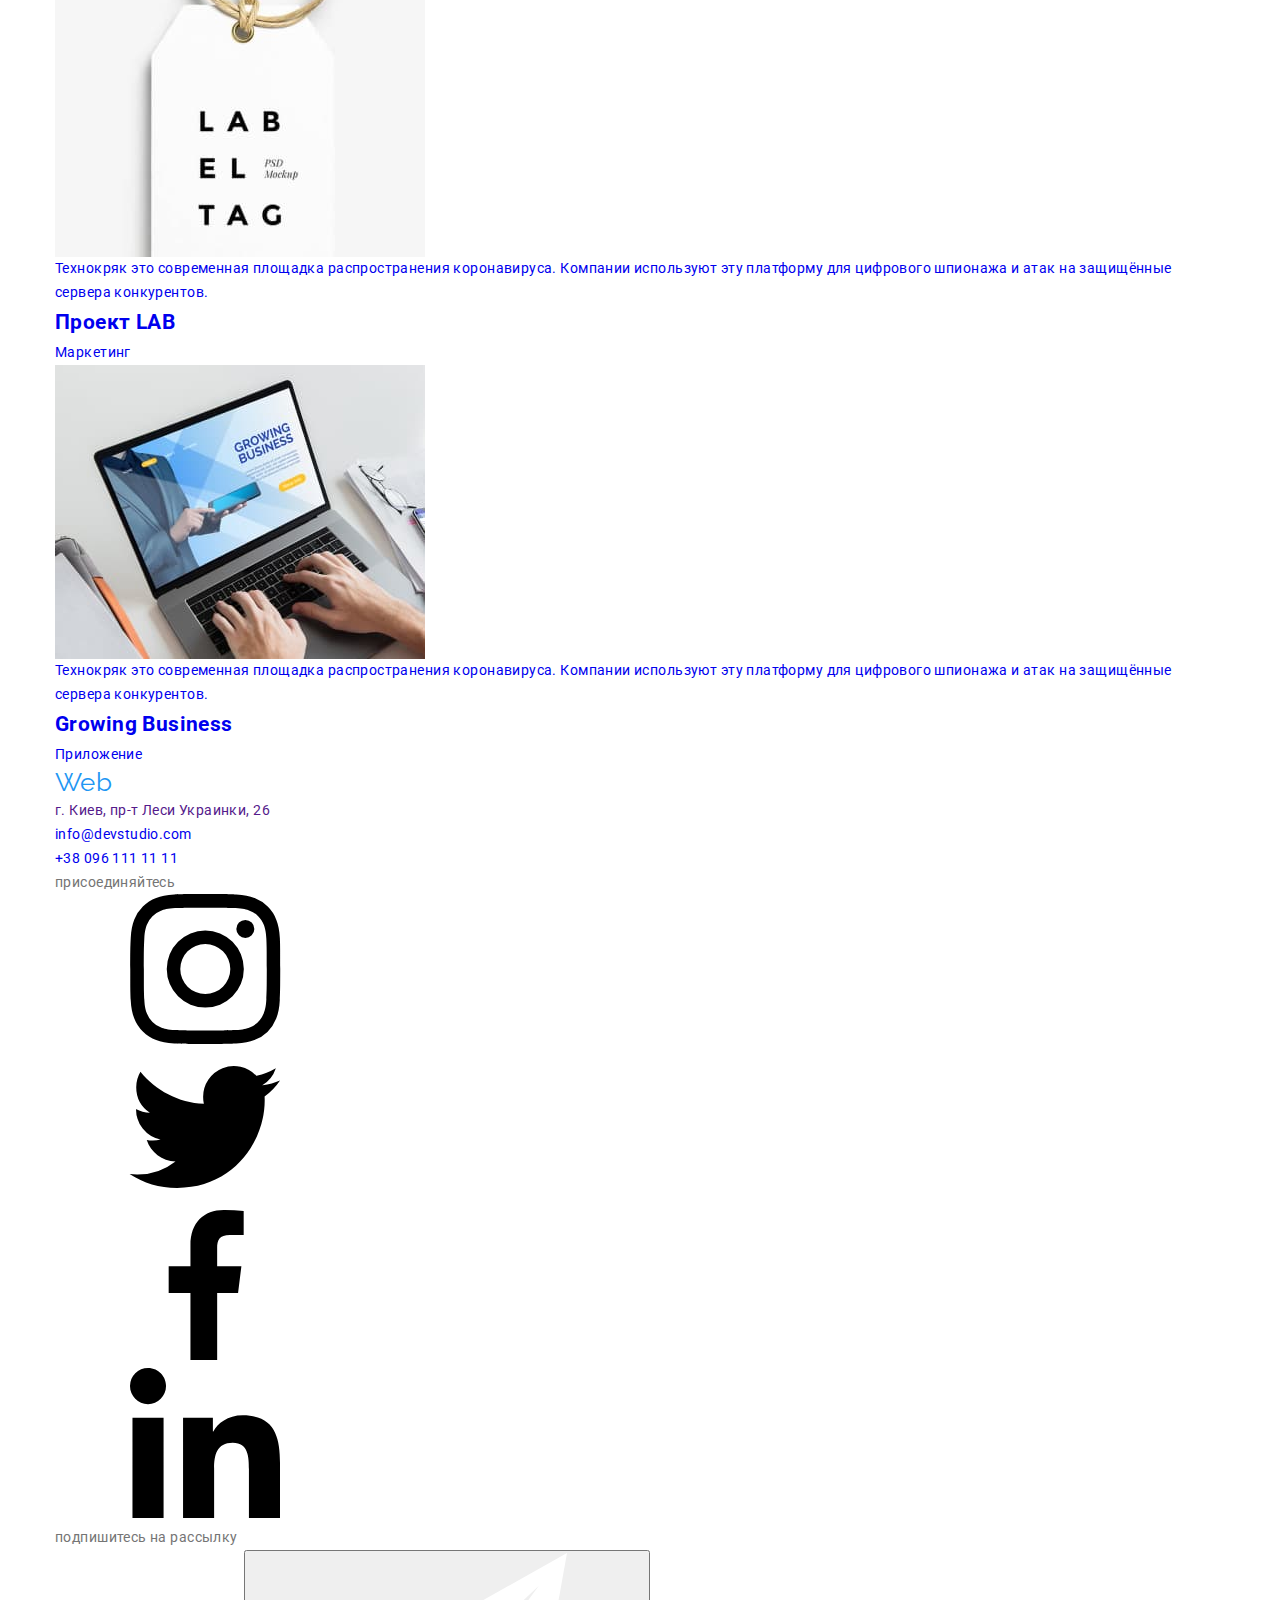
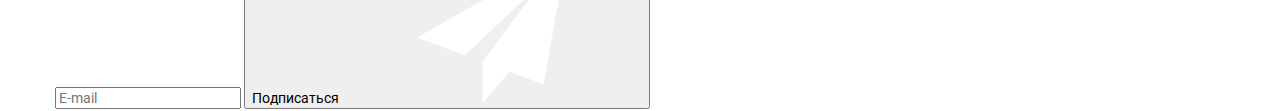
==== commit 44de1ab3: "add scss" ====
--- a/portfolio.html
+++ b/portfolio.html
@@ -15,36 +15,38 @@
       rel="stylesheet"
       href="https://cdnjs.cloudflare.com/ajax/libs/modern-normalize/1.1.0/modern-normalize.css"
     />
-    <link rel="stylesheet" href="./css/styles.css" />
+    <link rel="stylesheet" href="./css/main.min.css" />
   </head>
   <body>
     <!-- Шапка сайта -->
     <header class="page-header">
-      <div class="container header-container">
-        <nav class="header-nav">
+      <div class="container page-header__container">
+        <nav class="page-header__nav">
           <a href="./index.html" class="logo link"
-            >Web<span class="logo-part">Studio</span></a
+            >Web<span class="page-header__logo-text">Studio</span></a
           >
           <ul class="site-nav list">
-            <li class="item"><a href="./index.html" class="link">Студия</a></li>
-            <li class="item">
-              <a href="" class="link current">Портфолио</a>
-            </li>
-            <li class="item"><a href="" class="link">Контакты</a></li>
+            <li class="item site-nav__item">
+              <a href="./index.html" class="link site-nav__link">Студия</a></li>
+            <li class="item site-nav__item">
+              <a href="" class="link site-nav__link site-nav__link--current">Портфолио</a>
+            </li>
+            <li class="item site-nav__item">
+              <a href="" class="link site-nav__link">Контакты</a></li>
           </ul>
         </nav>
         <ul class="contact-nav list">
-          <li class="item icon-item-header">
-            <a href="mailto:info@devstudio.com" class="link">
-              <svg class="icon-header" width="16" height="12">
+          <li class="item contact-nav__item">
+            <a href="mailto:info@devstudio.com" class="link contact-nav__link">
+              <svg class="contact-nav__icon" width="16" height="12">
                 <use href="./images/sprite.svg#icon-envelope"></use>
               </svg>
               info@devstudio.com
             </a>
           </li>
-          <li class="item icon-item-header">
-            <a href="tel:+380961111111" class="link">
-              <svg class="icon-header" width="10" height="16">
+          <li class="item contact-nav__item">
+            <a href="tel:+380961111111" class="link contact-nav__link">
+              <svg class="contact-nav__icon" width="10" height="16">
                 <use href="./images/sprite.svg#icon-smartphone"></use>
               </svg>
               +38 096 111 11 11</a
@@ -274,11 +276,11 @@
     </main>
 
     <!-- подвал -->
-  <footer class="page-footer">
-      <div class="container container-footer">
-        <div>
-          <a href="/" class="logo link footer-logo"
-            >Web<span class="logo-part">Studio</span></a
+    <footer class="page-footer">
+      <div class="container page-footer__container">
+        <div class="page-footer__container-logo">
+          <a href="/" class="logo link page-footer__logo"
+            >Web<span class="page-footer__logo-text">Studio</span></a
           >
           <address>
             <ul class="adress-list list">
@@ -301,33 +303,33 @@
           </address>
         </div>
 
-        <div class="icon-container">
+        <div class="page-footer__container-icon">
           <p>присоединяйтесь</p>
-          <ul class="list icon-list-footer">
-            <li class="icon-item-footer">
-              <a href="/" class="link icon-link-footer">
-                <svg class="icon-footer">
+          <ul class="list page-footer__icon-list">
+            <li class="page-footer__icon-item">
+              <a href="/" class="link page-footer__icon-link">
+                <svg class="page-footer__icon">
                   <use href="./images/sprite.svg#icon-instagram"></use>
                 </svg>
               </a>
             </li>
-            <li class="icon-item-footer">
-              <a href="/" class="link icon-link-footer">
-                <svg class="icon-footer">
+            <li class="page-footer__icon-item">
+              <a href="/" class="link page-footer__icon-link">
+                <svg class="page-footer__icon">
                   <use href="./images/sprite.svg#icon-twitter"></use>
                 </svg>
               </a>
             </li>
-            <li class="icon-item-footer">
-              <a href="/" class="link icon-link-footer">
-                <svg class="icon-footer">
+            <li class="page-footer__icon-item">
+              <a href="/" class="link page-footer__icon-link">
+                <svg class="page-footer__icon">
                   <use href="./images/sprite.svg#icon-facebook"></use>
                 </svg>
               </a>
             </li>
-            <li class="icon-item-footer">
-              <a href="/" class="link icon-link-footer">
-                <svg class="icon-footer">
+            <li class="page-footer__icon-item">
+              <a href="/" class="link page-footer__icon-link">
+                <svg class="page-footer__icon">
                   <use href="./images/sprite.svg#icon-linkedin"></use>
                 </svg>
               </a>
@@ -335,25 +337,25 @@
           </ul>
         </div>
 
-        <div class="icon-container">
+        <div class="page-footer__container-icon">
           <p>подпишитесь на рассылку</p>
-          <div class="subscribe-container">
-            <form action="">
+          <div class="page-footer__subscribe-container">
+            <form class="page-footer__form" action="">
               <!-- <label for="subscribe">E-mail</label> -->
               <input
-                class="subscribe-input"
+                class="page-footer__input"
                 type="text"
                 name="user-mail"
                 id="subscribe"
                 placeholder="E-mail"
               />
-            </form>
-            <button type="submit" class="button primary btn-subscribe">
+              <button type="submit" class="button primary subscribe-btn">
               Подписаться
-              <svg class="modal-icon subscribe-icon">
+              <svg class="modal-icon page-footer__subscribe-icon">
                 <use href="./images/sprite.svg#icon-icon-send"></use>
               </svg>
             </button>
+            </form>            
           </div>
         </div>
       </div>
--- a/css/main.min.css
+++ b/css/main.min.css
@@ -0,0 +1,2 @@
+:root{--primery-text-color: #757575;--title-text-color: #212121;--acсent-text-color: #2196f3;--white-text-color: #ffffff;--contact-text-color: rgba(255, 255, 255, 0.6);--primary-background-color: #2196f3;--acсent-background-color: #188ce8;--secondary-background-color: #f5f4fa;--section-background-color: #2f303a;--border-color: #eeeeee}.visually-hidden{position:absolute;width:1px;height:1px;margin:-1px;border:0;padding:0;white-space:nowrap;-webkit-clip-path:inset(100%);clip-path:inset(100%);clip:rect(0 0 0 0);overflow:hidden}body{padding-top:80px;background-color:var(--white-text-color);color:var(--primery-text-color);font-family:Roboto, sans-serif;font-size:14px;line-height:1.71;letter-spacing:0.03em}.logo{color:var(--acсent-text-color);font-family:Raleway, arial;font-size:26px;line-height:1.19}.page-header__logo-text{color:black}.page-footer__logo-text{color:#ffffff}.list{list-style:none}a{text-decoration:none}address{font-style:normal}.container{width:1200px;padding-left:15px;padding-right:15px;margin-left:auto;margin-right:auto}h1,h2,h3,ul,p{margin:0;padding:0}ul{list-style:none}img{display:block;max-width:100%;height:auto}.title{color:var(--title-text-color)}
+/*# sourceMappingURL=main.min.css.map */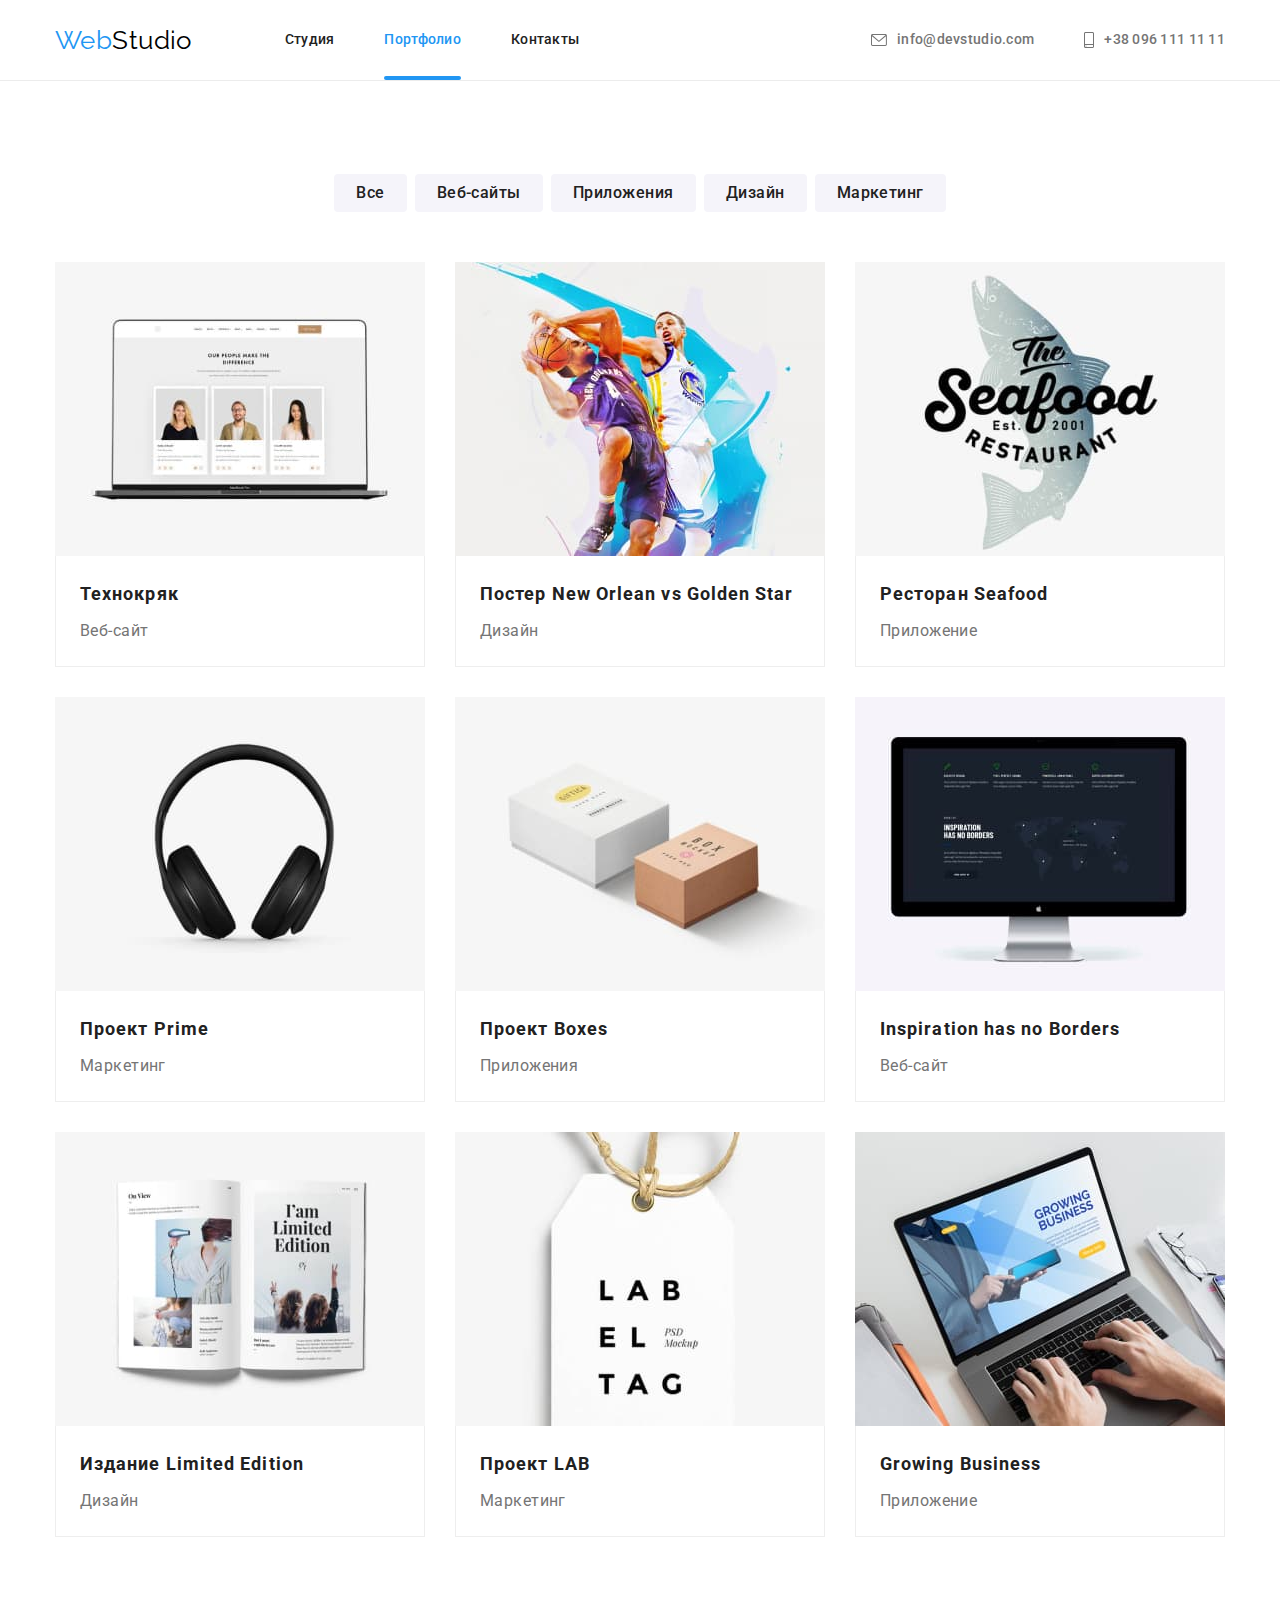
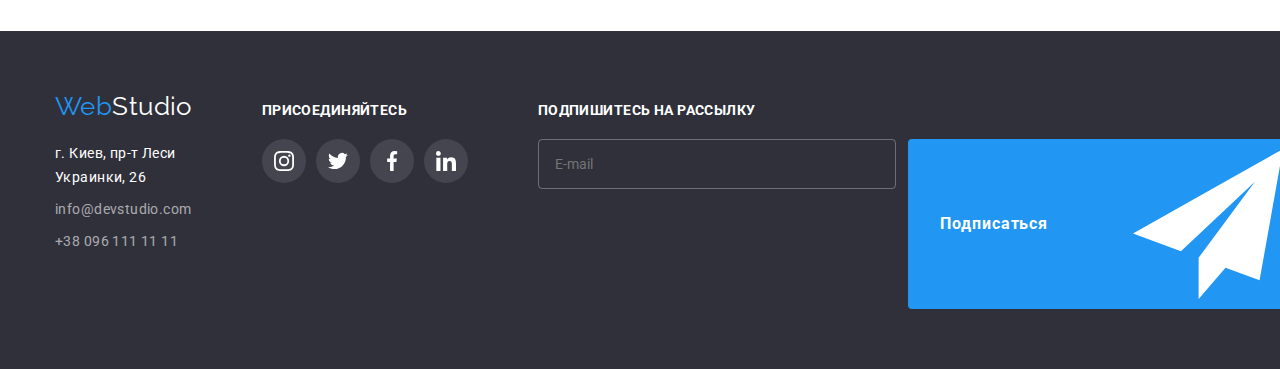
==== commit 164869e6: "fix clean code styles" ====
--- a/portfolio.html
+++ b/portfolio.html
@@ -27,12 +27,16 @@
           >
           <ul class="site-nav list">
             <li class="item site-nav__item">
-              <a href="./index.html" class="link site-nav__link">Студия</a></li>
+              <a href="./index.html" class="link site-nav__link">Студия</a>
+            </li>
             <li class="item site-nav__item">
-              <a href="" class="link site-nav__link site-nav__link--current">Портфолио</a>
+              <a href="" class="link site-nav__link site-nav__link--current"
+                >Портфолио</a
+              >
             </li>
             <li class="item site-nav__item">
-              <a href="" class="link site-nav__link">Контакты</a></li>
+              <a href="" class="link site-nav__link">Контакты</a>
+            </li>
           </ul>
         </nav>
         <ul class="contact-nav list">
@@ -257,13 +261,17 @@
             <li class="examples-item">
               <a href="/" class="examples-link">
                 <div class="overlay-box">
-                   <img src="./images/growing.jpg" alt="фото laptop" width="370" />
-                    <p class="overlay-text">
-                    Технокряк это современная площадка распространения
-                    коронавируса. Компании используют эту платформу для
-                    цифрового шпионажа и атак на защищённые сервера конкурентов.
-                  </p>
-                </div>               
+                  <img
+                    src="./images/growing.jpg"
+                    alt="фото laptop"
+                    width="370"
+                  />
+                  <p class="overlay-text">
+                    Технокряк это современная площадка распространения
+                    коронавируса. Компании используют эту платформу для
+                    цифрового шпионажа и атак на защищённые сервера конкурентов.
+                  </p>
+                </div>
                 <div class="examples-box">
                   <h2 class="examples-title">Growing Business</h2>
                   <p class="examples-text">Приложение</p>
@@ -282,20 +290,22 @@
           <a href="/" class="logo link page-footer__logo"
             >Web<span class="page-footer__logo-text">Studio</span></a
           >
-          <address>
-            <ul class="adress-list list">
-              <li class="adress-item">
-                <a href="" class="adress link"
+          <address class="page-footer__adress">
+            <ul class="page-footer__adress-list list">
+              <li class="page-footer__adress-item">
+                <a href="" class="link page-footer__adress-link"
                   >г. Киев, пр-т Леси Украинки, 26</a
                 >
               </li>
-              <li class="adress-item">
-                <a href="mailto:info@devstudio.com" class="link mail-tel"
+              <li class="page-footer__adress-item">
+                <a
+                  href="mailto:info@devstudio.com"
+                  class="link page-footer__mail-tel"
                   >info@devstudio.com</a
                 >
               </li>
-              <li class="adress-item">
-                <a href="tel:+380961111111" class="link mail-tel"
+              <li class="page-footer__adress-item">
+                <a href="tel:+380961111111" class="link page-footer__mail-tel"
                   >+38 096 111 11 11</a
                 >
               </li>
@@ -349,13 +359,16 @@
                 id="subscribe"
                 placeholder="E-mail"
               />
-              <button type="submit" class="button primary subscribe-btn">
-              Подписаться
-              <svg class="modal-icon page-footer__subscribe-icon">
-                <use href="./images/sprite.svg#icon-icon-send"></use>
-              </svg>
-            </button>
-            </form>            
+              <button
+                type="submit"
+                class="button primary page-footer__subscribe-btn"
+              >
+                Подписаться
+                <svg class="modal-icon page-footer__subscribe-icon">
+                  <use href="./images/sprite.svg#icon-icon-send"></use>
+                </svg>
+              </button>
+            </form>
           </div>
         </div>
       </div>
--- a/css/main.min.css
+++ b/css/main.min.css
@@ -1,2 +1,2 @@
-:root{--primery-text-color: #757575;--title-text-color: #212121;--acсent-text-color: #2196f3;--white-text-color: #ffffff;--contact-text-color: rgba(255, 255, 255, 0.6);--primary-background-color: #2196f3;--acсent-background-color: #188ce8;--secondary-background-color: #f5f4fa;--section-background-color: #2f303a;--border-color: #eeeeee}.visually-hidden{position:absolute;width:1px;height:1px;margin:-1px;border:0;padding:0;white-space:nowrap;-webkit-clip-path:inset(100%);clip-path:inset(100%);clip:rect(0 0 0 0);overflow:hidden}body{padding-top:80px;background-color:var(--white-text-color);color:var(--primery-text-color);font-family:Roboto, sans-serif;font-size:14px;line-height:1.71;letter-spacing:0.03em}.logo{color:var(--acсent-text-color);font-family:Raleway, arial;font-size:26px;line-height:1.19}.page-header__logo-text{color:black}.page-footer__logo-text{color:#ffffff}.list{list-style:none}a{text-decoration:none}address{font-style:normal}.container{width:1200px;padding-left:15px;padding-right:15px;margin-left:auto;margin-right:auto}h1,h2,h3,ul,p{margin:0;padding:0}ul{list-style:none}img{display:block;max-width:100%;height:auto}.title{color:var(--title-text-color)}
+:root{--primery-text-color: #757575;--title-text-color: #212121;--acсent-text-color: #2196f3;--white-text-color: #ffffff;--contact-text-color: rgba(255, 255, 255, 0.6);--primary-background-color: #2196f3;--acсent-background-color: #188ce8;--secondary-background-color: #f5f4fa;--section-background-color: #2f303a;--border-color: #eeeeee}.visually-hidden{position:absolute;width:1px;height:1px;margin:-1px;border:0;padding:0;white-space:nowrap;clip-path:inset(100%);clip:rect(0 0 0 0);overflow:hidden}body{padding-top:80px;background-color:var(--white-text-color);color:var(--primery-text-color);font-family:Roboto, sans-serif;font-size:14px;line-height:1.71;letter-spacing:0.03em}.list{list-style:none}a{text-decoration:none}h1,h2,h3,ul,p{margin:0;padding:0}ul{list-style:none}img{display:block;max-width:100%;height:auto}.title{color:var(--title-text-color)}.section{padding-top:94px;padding-bottom:94px}.section-title{margin-bottom:50px;color:var(--title-text-color);font-weight:700;font-size:36px;line-height:1.17;text-align:center}.container{width:1200px;padding-left:15px;padding-right:15px;margin-left:auto;margin-right:auto}.button{border-radius:4px;color:var(--title-text-color);font-family:inherit;cursor:pointer;border:none;font-family:Roboto, sans-serif;font-weight:500;font-size:16px}.button.primary{min-width:200px;min-height:50px;padding:10px 32px;color:var(--white-text-color);background-color:var(--primary-background-color);font-weight:700;line-height:1.88;letter-spacing:0.06em;transition:background-color 250ms cubic-bezier(0.4, 0, 0.2, 1),box-shadow 250ms cubic-bezier(0.4, 0, 0.2, 1)}.button.primary:hover,.button.primary:focus{background-color:var(--acсent-background-color);box-shadow:0px 4px 4px rgba(0,0,0,0.15)}.button.secondary{padding:6px 22px;background-color:var(--secondary-background-color);line-height:1.63;letter-spacing:0.03em;transition:background-color 250ms cubic-bezier(0.4, 0, 0.2, 1),color 250ms cubic-bezier(0.4, 0, 0.2, 1),box-shadow 250ms cubic-bezier(0.4, 0, 0.2, 1)}.button.secondary:hover,.button.secondary:focus{box-shadow:0px 3px 1px rgba(0,0,0,0.1),0px 1px 2px rgba(0,0,0,0.08),0px 2px 2px rgba(0,0,0,0.12);color:var(--white-text-color);background-color:var(--primary-background-color)}.logo{color:var(--acсent-text-color);font-family:Raleway, arial;font-size:26px;line-height:1.19}.page-header__logo-text{color:black}.page-footer__container-logo{flex-grow:1}.page-footer__logo{display:block;margin-bottom:20px}.page-footer__logo-text{color:#ffffff}.backdrop{position:fixed;background-color:rgba(0,0,0,0.2);top:0;left:0;width:100%;height:100%;opacity:1;transition:opacity 250ms cubic-bezier(0.4, 0, 0.2, 1)}.backdrop.is-hidden{opacity:0;pointer-events:none}.backdrop.is-hidden .modal-box{transform:translate(-50%, -50%) scale(0.9)}.modal-box{position:absolute;top:50%;left:50%;padding:40px;min-width:528px;min-height:581px;background-color:var(--white-text-color);transform:translate(-50%, -50%) scale(1);transition:transorm 250ms cubic-bezier(0.4, 0, 0.2, 1)}.modal-btn{position:absolute;top:0;right:0;transform:translate(-8px, 8px);display:flex;align-items:center;justify-content:center;width:30px;height:30px;padding:0;background-color:var(--white-text-color);border:4px solid rgba(0,0,0,0.1);border-radius:50%}.modal-box-text{display:block;margin-bottom:12px;font-weight:500;font-size:20px;line-height:1.15;letter-spacing:0.03em;color:var(--title-text-color);text-align:center}.modal-form{width:448px;margin-left:auto;margin-right:auto}.form-field{display:flex;flex-direction:column;margin-bottom:10px}.form-field-forth{margin-bottom:0}.form-label{margin-bottom:4px;font-size:12px;line-height:1.17;letter-spacing:0.01em}.form-input{width:448px;height:40px;padding-left:30px;border:1px solid rgba(33,33,33,0.2);border-radius:4px}.form-input:focus ~ .icon-modal{fill:var(--primary-background-color)}.form-input:focus{border:1px solid #2196f3;border-radius:4px;cursor:pointer}.box-input{position:relative}.icon-modal{position:absolute;top:50%;left:12px;display:inline-block;width:18px;height:18px;transform:translateY(-50%);transition:fill 250ms cubic-bezier(0.4, 0, 0.2, 1)}.form-textarea{padding:12px 16px;height:120px;resize:none}.form-textarea::placeholder{color:rgba(117,117,117,0.5)}.form-field-policy{display:flex;align-items:center;justify-content:center;margin-bottom:30px;margin-top:20px}.link-contract{text-decoration-line:underline;color:var(--acсent-text-color)}.checkbox{position:absolute;appearance:none;-webkit-appearance:none}.label-checkbox{display:block}.icon-checkbox{display:block;width:16px;height:15px;margin-right:10px;border:2px solid #212121;border-radius:2px}.checkbox:checked+.icon-checkbox{background-color:var(--acсent-background-color);border-color:var(--acсent-background-color);background-image:url(../images/check-icon.svg);background-size:contain;background-origin:border-box}.form-field-btn{display:flex;align-items:center;justify-content:center}.page-header{position:fixed;width:100%;top:0;left:0;background-color:var(--white-text-color);border-bottom:1px solid #ececec;z-index:1}.page-header__container{display:flex;align-items:center}.page-header__nav{display:flex;align-items:center}.site-nav{display:flex;margin-left:93px}.site-nav__item:not(:last-child){margin-right:50px}.site-nav__link{display:block;padding-top:32px;padding-bottom:32px;color:var(--title-text-color);font-weight:500;font-size:14px;line-height:1.14;letter-spacing:0.02em;transition:color 250ms cubic-bezier(0.4, 0, 0.2, 1)}.site-nav__link--current{color:var(--acсent-text-color)}.site-nav__link:focus,.site-nav__link:hover{color:var(--acсent-text-color)}.contact-nav{display:flex;margin-left:auto}.contact-nav__link{display:flex;align-items:center;color:var(--primery-text-color);font-weight:500;font-size:14px;line-height:1.14;letter-spacing:0.02em;transition:color 250ms cubic-bezier(0.4, 0, 0.2, 1)}.contact-nav__link:hover,.contact-nav__link:focus{color:var(--acсent-text-color)}.contact-nav__item{display:flex;align-items:center}.contact-nav__item:not(:last-child){margin-right:50px}.contact-nav__icon{margin-right:10px;fill:currentColor}.site-nav__link--current{position:relative}.site-nav__link--current::after{position:absolute;display:inline-block;content:'';width:100%;height:4px;bottom:0;left:0;background-color:var(--primary-background-color);border-radius:2px}.hero{text-align:center;background-color:var(--section-background-color)}.hero-title{margin-bottom:30px;color:var(--white-text-color);font-weight:900;font-size:44px;line-height:1.36;letter-spacing:0.06em;text-transform:uppercase}.overlay{max-width:1600px;margin-left:auto;margin-right:auto;padding-top:200px;padding-bottom:200px;background-image:linear-gradient(rgba(47,48,58,0.4), rgba(47,48,58,0.4)),url(../images/fon-min.jpg);background-repeat:no-repeat;background-size:cover;background-position:center}.feature-list-title{margin-bottom:10px;font-size:14px;line-height:1.14;text-transform:uppercase}.feature-list{display:flex}.feature-item{width:calc((100%-90px) / 4);margin-right:30px}.feature-item:nth-child(4n){margin-right:0}.feature-icon-box{display:flex;align-items:center;justify-content:center;margin-bottom:30px;width:270px;height:120px;background:#f5f4fa;border-radius:4px}.feature-icon{width:70px;height:70px}.work-section{padding-top:0}.work-list{display:flex}.work-item{position:relative;margin-right:30px}.work-item:last-child{margin-right:0}.work-box{display:flex;align-items:center;justify-content:center;position:absolute;bottom:0;left:0;width:100%;height:70px;background:rgba(47,48,58,0.8)}.work-text{color:var(--white-text-color);font-weight:700;line-height:1.14;text-transform:uppercase}.team-section{background-color:var(--secondary-background-color)}.team-list-title{margin-bottom:10px;font-size:16px;line-height:1.19}.team-list{display:flex}.team-item{margin-right:30px}.team-item:last-child{margin-right:0}.team-box{padding-top:30px;padding-bottom:30px;text-align:center;background-color:#fff;box-shadow:0px 1px 3px rgba(0,0,0,0.12),0px 1px 1px rgba(0,0,0,0.14),0px 2px 1px rgba(0,0,0,0.2);border-radius:0px 0px 4px 4px}.icon-list-team{display:flex;justify-content:center;margin-top:16px}.icon-item-team{width:44px;height:44px;margin-right:10px}.icon-item-team:last-child{margin-right:0}.icon-link-team{display:flex;align-items:center;justify-content:center;width:100%;height:100%;border-radius:50%;transition:background-color 250ms cubic-bezier(0.4, 0, 0.2, 1)}.icon-link-team:hover,.icon-link-team:focus{background-color:var(--primary-background-color)}.icon-link-team:hover .icon-team,.icon-link-team:focus .icon-team{fill:#ffffff}.icon-team{width:20px;height:20px;fill:#afb1b8;transition:fill 250ms cubic-bezier(0.4, 0, 0.2, 1)}.client-list{display:flex}.client-item{width:170px;height:92px;margin-right:30px}.client-item:last-child{margin-right:0}.client-link{display:flex;align-items:center;justify-content:center;width:100%;height:100%;border:1px solid #afb1b8;border-radius:5%;transition:border 250ms cubic-bezier(0.4, 0, 0.2, 1)}.client-link:hover,.client-link:focus{border:1px solid var(--acсent-text-color)}.client-icon{width:106px;height:60px;fill:#afb1b8;transition:fill 250ms cubic-bezier(0.4, 0, 0.2, 1)}.client-icon:hover .client-icon,.client-icon:focus .client-icon{fill:var(--acсent-text-color)}.page-footer{background-color:var(--section-background-color);padding-top:60px;padding-bottom:60px}.page-footer__container{display:flex;align-items:baseline}.page-footer__adress{font-style:normal}.page-footer__adress-item{margin-bottom:8px}.page-footer__adress-item:last-child{margin-bottom:0}.page-footer__adress-link{color:var(--white-text-color);transition:color 250ms cubic-bezier(0.4, 0, 0.2, 1)}.page-footer__mail-tel{color:var(--contact-text-color);transition:color 250ms cubic-bezier(0.4, 0, 0.2, 1)}.page-footer__adress-link:hover,.page-footer__adress-link:focus,.page-footer__mail-tel:hover,page-footer__mail-tel:focus{color:var(--acсent-text-color)}.page-footer__container-icon{margin-left:70px;font-weight:bold;line-height:1.14;text-transform:uppercase;color:#ffffff}.page-footer__icon-list{display:flex;justify-content:center;margin-top:20px}.page-footer__icon-item{width:44px;height:44px;margin-right:10px}.page-footer__icon-item:last-child{margin-right:0}.page-footer__icon-link{display:flex;align-items:center;justify-content:center;width:100%;height:100%;background-color:rgba(255,255,255,0.1);border-radius:50%;transition:background-color 250ms cubic-bezier(0.4, 0, 0.2, 1)}.page-footer__icon-link:hover,.page-footer__icon-link:focus{background-color:var(--acсent-background-color)}.page-footer__icon{width:20px;height:20px;align-items:baseline;fill:#ffffff}.page-footer__subscribe-container{display:flex;align-items:center;margin-top:20px}.page-footer__form{display:flex}.page-footer__input{width:358px;height:50px;padding-left:16px;border:1px solid rgba(255,255,255,0.3);border-radius:4px;background-color:inherit;transition:color 250ms cubic-bezier(0.4, 0, 0.2, 1)}.page-footer__input:focus{color:#ffffff}.page-footer__subscribe-btn{display:flex;align-items:center;margin-left:12px}.page-footer__subscribe-icon{margin-left:10px}.examples-title{margin-bottom:4px;color:var(--title-text-color);font-size:18px;line-height:2;letter-spacing:0.06em}.examples-text{color:var(--primery-text-color);font-size:16px;line-height:1.87}.filter-list{display:flex;flex-wrap:wrap;justify-content:center;margin-bottom:50px}.filter-item{margin-right:8px}.filter-item:last-child{margin-right:0}.examples-list{display:flex;flex-wrap:wrap}.examples-item{width:370px;margin-right:30px;margin-bottom:30px}.examples-item:nth-child(3n){margin-right:0}.examples-item:nth-last-child(-n+3){margin-bottom:0}.examples-link{display:block;transition:box-shadow 250ms cubic-bezier(0.4, 0, 0.2, 1)}.examples-link:hover,.examples-link:focus{box-shadow:0px 1px 1px rgba(0,0,0,0.12),0px 4px 4px rgba(0,0,0,0.06),1px 4px 6px rgba(0,0,0,0.16)}.examples-link:hover .overlay-box::before,.examples-link:focus .overlay-box::before,.examples-link:hover .overlay-text,.examples-link:focus .overlay-text{transform:translateY(0)}.examples-box{border-right:1px solid var(--border-color);border-bottom:1px solid var(--border-color);border-left:1px solid var(--border-color);padding:20px 24px}.overlay-box{position:relative;overflow:hidden}.overlay-box::before{position:absolute;display:inline-block;content:'';width:100%;height:100%;background-color:rgba(33,150,243,0.9);transform:translateY(294px);transition:opacity 250ms cubic-bezier(0.4, 0, 0.2, 1),transform 250ms cubic-bezier(0.4, 0, 0.2, 1)}.overlay-text{position:absolute;display:flex;align-items:center;justify-content:center;padding:63px 24px;top:0;left:0;width:100%;height:100%;font-size:18px;line-height:1.56;color:var(--white-text-color);transform:translateY(294px);transition:opacity 250ms cubic-bezier(0.4, 0, 0.2, 1),transform 250ms cubic-bezier(0.4, 0, 0.2, 1)}
 /*# sourceMappingURL=main.min.css.map */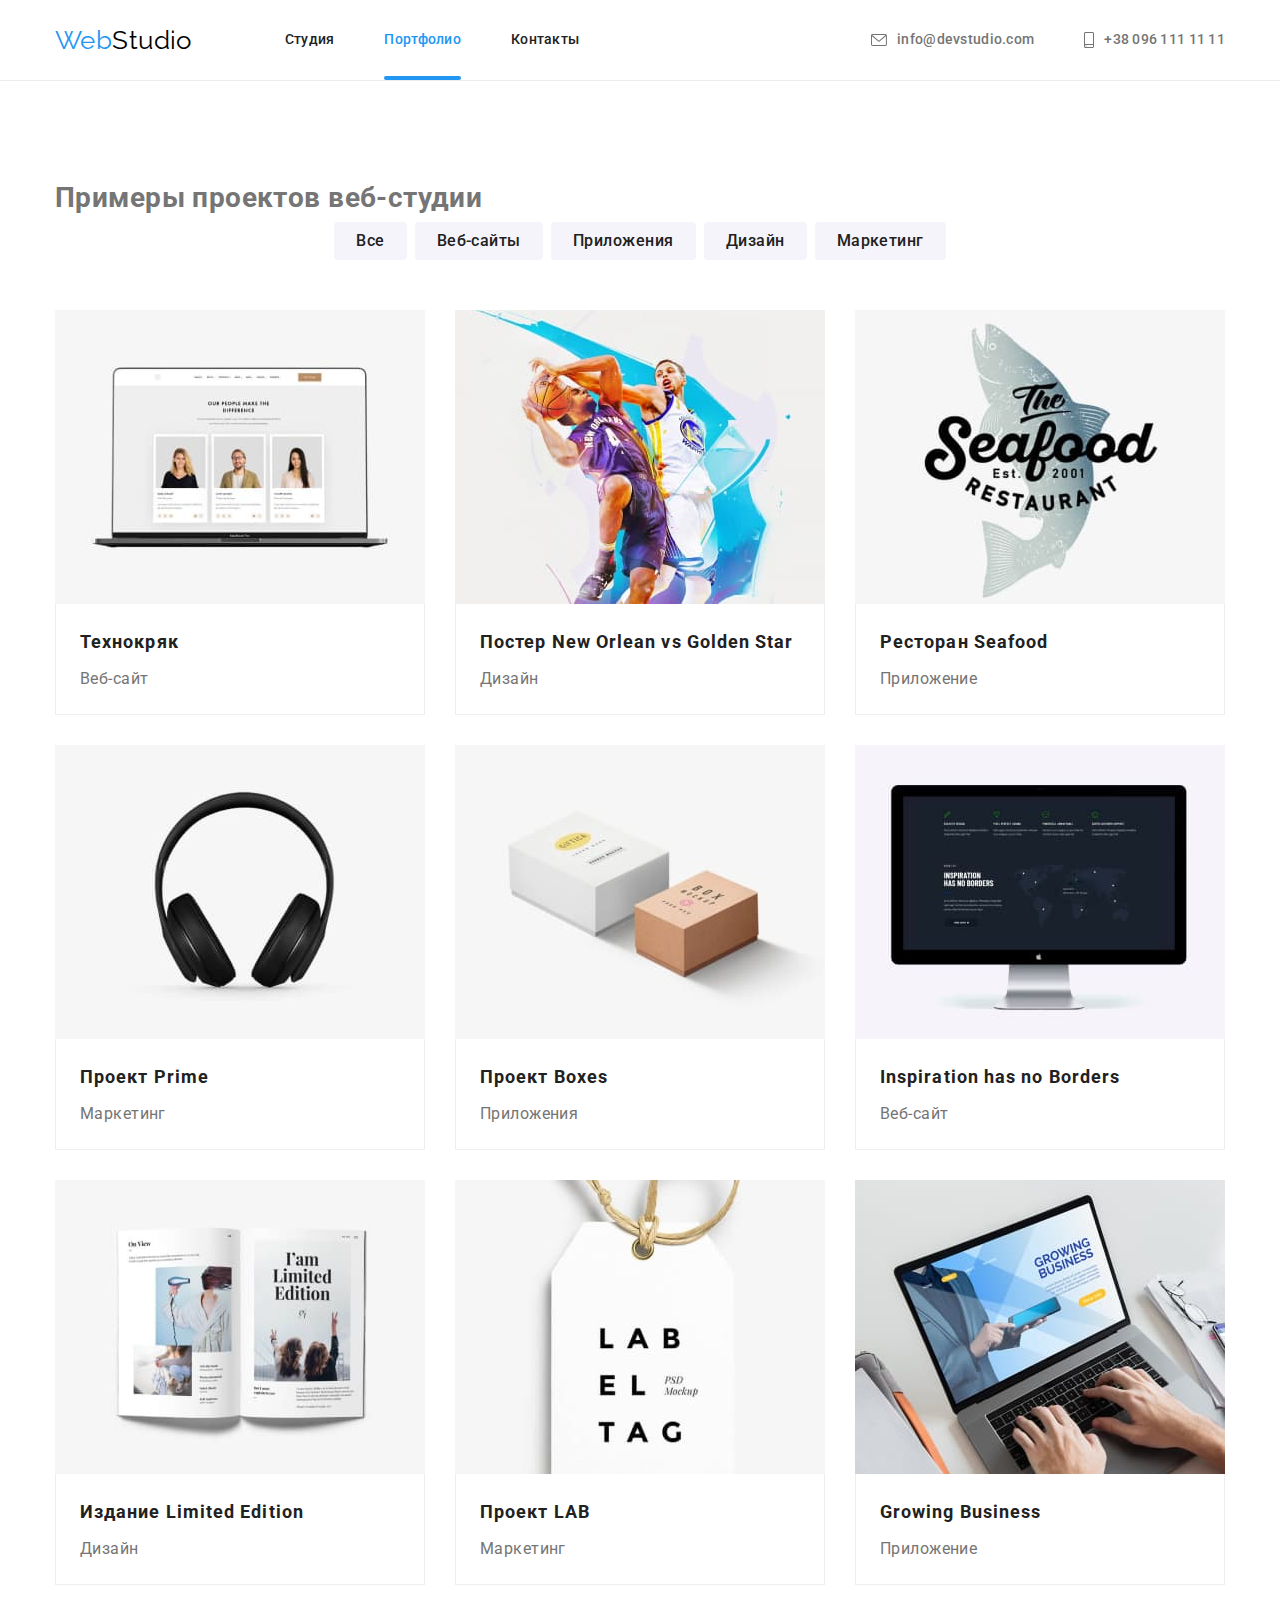
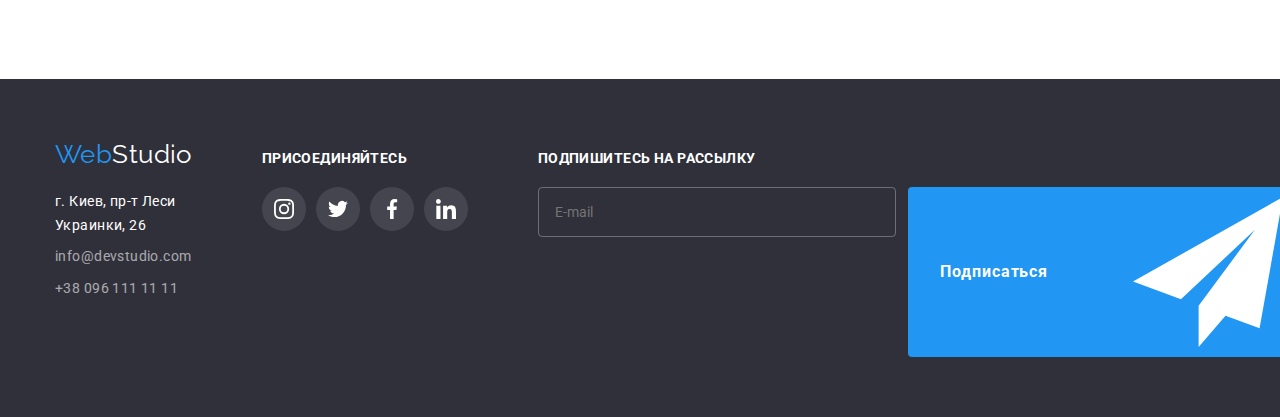
==== commit c34195cc: "fix bem" ====
--- a/portfolio.html
+++ b/portfolio.html
@@ -22,34 +22,34 @@
     <header class="page-header">
       <div class="container page-header__container">
         <nav class="page-header__nav">
-          <a href="./index.html" class="logo link"
+          <a href="./index.html" class="logo-link"
             >Web<span class="page-header__logo-text">Studio</span></a
           >
-          <ul class="site-nav list">
-            <li class="item site-nav__item">
-              <a href="./index.html" class="link site-nav__link">Студия</a>
-            </li>
-            <li class="item site-nav__item">
-              <a href="" class="link site-nav__link site-nav__link--current"
+          <ul class="site-nav">
+            <li class="site-nav__item">
+              <a href="./index.html" class="site-nav__link">Студия</a>
+            </li>
+            <li class="site-nav__item">
+              <a href="" class="site-nav__link site-nav__link--current"
                 >Портфолио</a
               >
             </li>
-            <li class="item site-nav__item">
-              <a href="" class="link site-nav__link">Контакты</a>
+            <li class="site-nav__item">
+              <a href="" class="site-nav__link">Контакты</a>
             </li>
           </ul>
         </nav>
-        <ul class="contact-nav list">
-          <li class="item contact-nav__item">
-            <a href="mailto:info@devstudio.com" class="link contact-nav__link">
+        <ul class="contact-nav">
+          <li class="contact-nav__item">
+            <a href="mailto:info@devstudio.com" class="contact-nav__link">
               <svg class="contact-nav__icon" width="16" height="12">
                 <use href="./images/sprite.svg#icon-envelope"></use>
               </svg>
               info@devstudio.com
             </a>
           </li>
-          <li class="item contact-nav__item">
-            <a href="tel:+380961111111" class="link contact-nav__link">
+          <li class="contact-nav__item">
+            <a href="tel:+380961111111" class="contact-nav__link">
               <svg class="contact-nav__icon" width="10" height="16">
                 <use href="./images/sprite.svg#icon-smartphone"></use>
               </svg>
@@ -66,7 +66,7 @@
           <h1 class="filter-title visually-hidden">
             Примеры проектов веб-студии
           </h1>
-          <ul class="filter-list list">
+          <ul class="filter-list">
             <li class="filter-item">
               <button type="button" class="button secondary">Все</button>
             </li>
@@ -84,7 +84,7 @@
             </li>
           </ul>
 
-          <ul class="examples-list list">
+          <ul class="examples-list">
             <li class="examples-item">
               <a href="/" class="examples-link">
                 <div class="overlay-box">
@@ -287,25 +287,25 @@
     <footer class="page-footer">
       <div class="container page-footer__container">
         <div class="page-footer__container-logo">
-          <a href="/" class="logo link page-footer__logo"
+          <a href="/" class="logo-link page-footer__logo-link"
             >Web<span class="page-footer__logo-text">Studio</span></a
           >
           <address class="page-footer__adress">
-            <ul class="page-footer__adress-list list">
+            <ul class="page-footer__adress-list">
               <li class="page-footer__adress-item">
-                <a href="" class="link page-footer__adress-link"
+                <a href="" class="page-footer__adress-link"
                   >г. Киев, пр-т Леси Украинки, 26</a
                 >
               </li>
               <li class="page-footer__adress-item">
                 <a
                   href="mailto:info@devstudio.com"
-                  class="link page-footer__mail-tel"
+                  class="page-footer__mail-tel"
                   >info@devstudio.com</a
                 >
               </li>
               <li class="page-footer__adress-item">
-                <a href="tel:+380961111111" class="link page-footer__mail-tel"
+                <a href="tel:+380961111111" class="page-footer__mail-tel"
                   >+38 096 111 11 11</a
                 >
               </li>
@@ -315,30 +315,30 @@
 
         <div class="page-footer__container-icon">
           <p>присоединяйтесь</p>
-          <ul class="list page-footer__icon-list">
+          <ul class="page-footer__icon-list">
             <li class="page-footer__icon-item">
-              <a href="/" class="link page-footer__icon-link">
+              <a href="/" class="page-footer__icon-link">
                 <svg class="page-footer__icon">
                   <use href="./images/sprite.svg#icon-instagram"></use>
                 </svg>
               </a>
             </li>
             <li class="page-footer__icon-item">
-              <a href="/" class="link page-footer__icon-link">
+              <a href="/" class="page-footer__icon-link">
                 <svg class="page-footer__icon">
                   <use href="./images/sprite.svg#icon-twitter"></use>
                 </svg>
               </a>
             </li>
             <li class="page-footer__icon-item">
-              <a href="/" class="link page-footer__icon-link">
+              <a href="/" class="page-footer__icon-link">
                 <svg class="page-footer__icon">
                   <use href="./images/sprite.svg#icon-facebook"></use>
                 </svg>
               </a>
             </li>
             <li class="page-footer__icon-item">
-              <a href="/" class="link page-footer__icon-link">
+              <a href="/" class="page-footer__icon-link">
                 <svg class="page-footer__icon">
                   <use href="./images/sprite.svg#icon-linkedin"></use>
                 </svg>
@@ -375,3 +375,4 @@
     </footer>
   </body>
 </html>
+
--- a/css/main.min.css
+++ b/css/main.min.css
@@ -1,2 +1,2 @@
-:root{--primery-text-color: #757575;--title-text-color: #212121;--acсent-text-color: #2196f3;--white-text-color: #ffffff;--contact-text-color: rgba(255, 255, 255, 0.6);--primary-background-color: #2196f3;--acсent-background-color: #188ce8;--secondary-background-color: #f5f4fa;--section-background-color: #2f303a;--border-color: #eeeeee}.visually-hidden{position:absolute;width:1px;height:1px;margin:-1px;border:0;padding:0;white-space:nowrap;clip-path:inset(100%);clip:rect(0 0 0 0);overflow:hidden}body{padding-top:80px;background-color:var(--white-text-color);color:var(--primery-text-color);font-family:Roboto, sans-serif;font-size:14px;line-height:1.71;letter-spacing:0.03em}.list{list-style:none}a{text-decoration:none}h1,h2,h3,ul,p{margin:0;padding:0}ul{list-style:none}img{display:block;max-width:100%;height:auto}.title{color:var(--title-text-color)}.section{padding-top:94px;padding-bottom:94px}.section-title{margin-bottom:50px;color:var(--title-text-color);font-weight:700;font-size:36px;line-height:1.17;text-align:center}.container{width:1200px;padding-left:15px;padding-right:15px;margin-left:auto;margin-right:auto}.button{border-radius:4px;color:var(--title-text-color);font-family:inherit;cursor:pointer;border:none;font-family:Roboto, sans-serif;font-weight:500;font-size:16px}.button.primary{min-width:200px;min-height:50px;padding:10px 32px;color:var(--white-text-color);background-color:var(--primary-background-color);font-weight:700;line-height:1.88;letter-spacing:0.06em;transition:background-color 250ms cubic-bezier(0.4, 0, 0.2, 1),box-shadow 250ms cubic-bezier(0.4, 0, 0.2, 1)}.button.primary:hover,.button.primary:focus{background-color:var(--acсent-background-color);box-shadow:0px 4px 4px rgba(0,0,0,0.15)}.button.secondary{padding:6px 22px;background-color:var(--secondary-background-color);line-height:1.63;letter-spacing:0.03em;transition:background-color 250ms cubic-bezier(0.4, 0, 0.2, 1),color 250ms cubic-bezier(0.4, 0, 0.2, 1),box-shadow 250ms cubic-bezier(0.4, 0, 0.2, 1)}.button.secondary:hover,.button.secondary:focus{box-shadow:0px 3px 1px rgba(0,0,0,0.1),0px 1px 2px rgba(0,0,0,0.08),0px 2px 2px rgba(0,0,0,0.12);color:var(--white-text-color);background-color:var(--primary-background-color)}.logo{color:var(--acсent-text-color);font-family:Raleway, arial;font-size:26px;line-height:1.19}.page-header__logo-text{color:black}.page-footer__container-logo{flex-grow:1}.page-footer__logo{display:block;margin-bottom:20px}.page-footer__logo-text{color:#ffffff}.backdrop{position:fixed;background-color:rgba(0,0,0,0.2);top:0;left:0;width:100%;height:100%;opacity:1;transition:opacity 250ms cubic-bezier(0.4, 0, 0.2, 1)}.backdrop.is-hidden{opacity:0;pointer-events:none}.backdrop.is-hidden .modal-box{transform:translate(-50%, -50%) scale(0.9)}.modal-box{position:absolute;top:50%;left:50%;padding:40px;min-width:528px;min-height:581px;background-color:var(--white-text-color);transform:translate(-50%, -50%) scale(1);transition:transorm 250ms cubic-bezier(0.4, 0, 0.2, 1)}.modal-btn{position:absolute;top:0;right:0;transform:translate(-8px, 8px);display:flex;align-items:center;justify-content:center;width:30px;height:30px;padding:0;background-color:var(--white-text-color);border:4px solid rgba(0,0,0,0.1);border-radius:50%}.modal-box-text{display:block;margin-bottom:12px;font-weight:500;font-size:20px;line-height:1.15;letter-spacing:0.03em;color:var(--title-text-color);text-align:center}.modal-form{width:448px;margin-left:auto;margin-right:auto}.form-field{display:flex;flex-direction:column;margin-bottom:10px}.form-field-forth{margin-bottom:0}.form-label{margin-bottom:4px;font-size:12px;line-height:1.17;letter-spacing:0.01em}.form-input{width:448px;height:40px;padding-left:30px;border:1px solid rgba(33,33,33,0.2);border-radius:4px}.form-input:focus ~ .icon-modal{fill:var(--primary-background-color)}.form-input:focus{border:1px solid #2196f3;border-radius:4px;cursor:pointer}.box-input{position:relative}.icon-modal{position:absolute;top:50%;left:12px;display:inline-block;width:18px;height:18px;transform:translateY(-50%);transition:fill 250ms cubic-bezier(0.4, 0, 0.2, 1)}.form-textarea{padding:12px 16px;height:120px;resize:none}.form-textarea::placeholder{color:rgba(117,117,117,0.5)}.form-field-policy{display:flex;align-items:center;justify-content:center;margin-bottom:30px;margin-top:20px}.link-contract{text-decoration-line:underline;color:var(--acсent-text-color)}.checkbox{position:absolute;appearance:none;-webkit-appearance:none}.label-checkbox{display:block}.icon-checkbox{display:block;width:16px;height:15px;margin-right:10px;border:2px solid #212121;border-radius:2px}.checkbox:checked+.icon-checkbox{background-color:var(--acсent-background-color);border-color:var(--acсent-background-color);background-image:url(../images/check-icon.svg);background-size:contain;background-origin:border-box}.form-field-btn{display:flex;align-items:center;justify-content:center}.page-header{position:fixed;width:100%;top:0;left:0;background-color:var(--white-text-color);border-bottom:1px solid #ececec;z-index:1}.page-header__container{display:flex;align-items:center}.page-header__nav{display:flex;align-items:center}.site-nav{display:flex;margin-left:93px}.site-nav__item:not(:last-child){margin-right:50px}.site-nav__link{display:block;padding-top:32px;padding-bottom:32px;color:var(--title-text-color);font-weight:500;font-size:14px;line-height:1.14;letter-spacing:0.02em;transition:color 250ms cubic-bezier(0.4, 0, 0.2, 1)}.site-nav__link--current{color:var(--acсent-text-color)}.site-nav__link:focus,.site-nav__link:hover{color:var(--acсent-text-color)}.contact-nav{display:flex;margin-left:auto}.contact-nav__link{display:flex;align-items:center;color:var(--primery-text-color);font-weight:500;font-size:14px;line-height:1.14;letter-spacing:0.02em;transition:color 250ms cubic-bezier(0.4, 0, 0.2, 1)}.contact-nav__link:hover,.contact-nav__link:focus{color:var(--acсent-text-color)}.contact-nav__item{display:flex;align-items:center}.contact-nav__item:not(:last-child){margin-right:50px}.contact-nav__icon{margin-right:10px;fill:currentColor}.site-nav__link--current{position:relative}.site-nav__link--current::after{position:absolute;display:inline-block;content:'';width:100%;height:4px;bottom:0;left:0;background-color:var(--primary-background-color);border-radius:2px}.hero{text-align:center;background-color:var(--section-background-color)}.hero-title{margin-bottom:30px;color:var(--white-text-color);font-weight:900;font-size:44px;line-height:1.36;letter-spacing:0.06em;text-transform:uppercase}.overlay{max-width:1600px;margin-left:auto;margin-right:auto;padding-top:200px;padding-bottom:200px;background-image:linear-gradient(rgba(47,48,58,0.4), rgba(47,48,58,0.4)),url(../images/fon-min.jpg);background-repeat:no-repeat;background-size:cover;background-position:center}.feature-list-title{margin-bottom:10px;font-size:14px;line-height:1.14;text-transform:uppercase}.feature-list{display:flex}.feature-item{width:calc((100%-90px) / 4);margin-right:30px}.feature-item:nth-child(4n){margin-right:0}.feature-icon-box{display:flex;align-items:center;justify-content:center;margin-bottom:30px;width:270px;height:120px;background:#f5f4fa;border-radius:4px}.feature-icon{width:70px;height:70px}.work-section{padding-top:0}.work-list{display:flex}.work-item{position:relative;margin-right:30px}.work-item:last-child{margin-right:0}.work-box{display:flex;align-items:center;justify-content:center;position:absolute;bottom:0;left:0;width:100%;height:70px;background:rgba(47,48,58,0.8)}.work-text{color:var(--white-text-color);font-weight:700;line-height:1.14;text-transform:uppercase}.team-section{background-color:var(--secondary-background-color)}.team-list-title{margin-bottom:10px;font-size:16px;line-height:1.19}.team-list{display:flex}.team-item{margin-right:30px}.team-item:last-child{margin-right:0}.team-box{padding-top:30px;padding-bottom:30px;text-align:center;background-color:#fff;box-shadow:0px 1px 3px rgba(0,0,0,0.12),0px 1px 1px rgba(0,0,0,0.14),0px 2px 1px rgba(0,0,0,0.2);border-radius:0px 0px 4px 4px}.icon-list-team{display:flex;justify-content:center;margin-top:16px}.icon-item-team{width:44px;height:44px;margin-right:10px}.icon-item-team:last-child{margin-right:0}.icon-link-team{display:flex;align-items:center;justify-content:center;width:100%;height:100%;border-radius:50%;transition:background-color 250ms cubic-bezier(0.4, 0, 0.2, 1)}.icon-link-team:hover,.icon-link-team:focus{background-color:var(--primary-background-color)}.icon-link-team:hover .icon-team,.icon-link-team:focus .icon-team{fill:#ffffff}.icon-team{width:20px;height:20px;fill:#afb1b8;transition:fill 250ms cubic-bezier(0.4, 0, 0.2, 1)}.client-list{display:flex}.client-item{width:170px;height:92px;margin-right:30px}.client-item:last-child{margin-right:0}.client-link{display:flex;align-items:center;justify-content:center;width:100%;height:100%;border:1px solid #afb1b8;border-radius:5%;transition:border 250ms cubic-bezier(0.4, 0, 0.2, 1)}.client-link:hover,.client-link:focus{border:1px solid var(--acсent-text-color)}.client-icon{width:106px;height:60px;fill:#afb1b8;transition:fill 250ms cubic-bezier(0.4, 0, 0.2, 1)}.client-icon:hover .client-icon,.client-icon:focus .client-icon{fill:var(--acсent-text-color)}.page-footer{background-color:var(--section-background-color);padding-top:60px;padding-bottom:60px}.page-footer__container{display:flex;align-items:baseline}.page-footer__adress{font-style:normal}.page-footer__adress-item{margin-bottom:8px}.page-footer__adress-item:last-child{margin-bottom:0}.page-footer__adress-link{color:var(--white-text-color);transition:color 250ms cubic-bezier(0.4, 0, 0.2, 1)}.page-footer__mail-tel{color:var(--contact-text-color);transition:color 250ms cubic-bezier(0.4, 0, 0.2, 1)}.page-footer__adress-link:hover,.page-footer__adress-link:focus,.page-footer__mail-tel:hover,page-footer__mail-tel:focus{color:var(--acсent-text-color)}.page-footer__container-icon{margin-left:70px;font-weight:bold;line-height:1.14;text-transform:uppercase;color:#ffffff}.page-footer__icon-list{display:flex;justify-content:center;margin-top:20px}.page-footer__icon-item{width:44px;height:44px;margin-right:10px}.page-footer__icon-item:last-child{margin-right:0}.page-footer__icon-link{display:flex;align-items:center;justify-content:center;width:100%;height:100%;background-color:rgba(255,255,255,0.1);border-radius:50%;transition:background-color 250ms cubic-bezier(0.4, 0, 0.2, 1)}.page-footer__icon-link:hover,.page-footer__icon-link:focus{background-color:var(--acсent-background-color)}.page-footer__icon{width:20px;height:20px;align-items:baseline;fill:#ffffff}.page-footer__subscribe-container{display:flex;align-items:center;margin-top:20px}.page-footer__form{display:flex}.page-footer__input{width:358px;height:50px;padding-left:16px;border:1px solid rgba(255,255,255,0.3);border-radius:4px;background-color:inherit;transition:color 250ms cubic-bezier(0.4, 0, 0.2, 1)}.page-footer__input:focus{color:#ffffff}.page-footer__subscribe-btn{display:flex;align-items:center;margin-left:12px}.page-footer__subscribe-icon{margin-left:10px}.examples-title{margin-bottom:4px;color:var(--title-text-color);font-size:18px;line-height:2;letter-spacing:0.06em}.examples-text{color:var(--primery-text-color);font-size:16px;line-height:1.87}.filter-list{display:flex;flex-wrap:wrap;justify-content:center;margin-bottom:50px}.filter-item{margin-right:8px}.filter-item:last-child{margin-right:0}.examples-list{display:flex;flex-wrap:wrap}.examples-item{width:370px;margin-right:30px;margin-bottom:30px}.examples-item:nth-child(3n){margin-right:0}.examples-item:nth-last-child(-n+3){margin-bottom:0}.examples-link{display:block;transition:box-shadow 250ms cubic-bezier(0.4, 0, 0.2, 1)}.examples-link:hover,.examples-link:focus{box-shadow:0px 1px 1px rgba(0,0,0,0.12),0px 4px 4px rgba(0,0,0,0.06),1px 4px 6px rgba(0,0,0,0.16)}.examples-link:hover .overlay-box::before,.examples-link:focus .overlay-box::before,.examples-link:hover .overlay-text,.examples-link:focus .overlay-text{transform:translateY(0)}.examples-box{border-right:1px solid var(--border-color);border-bottom:1px solid var(--border-color);border-left:1px solid var(--border-color);padding:20px 24px}.overlay-box{position:relative;overflow:hidden}.overlay-box::before{position:absolute;display:inline-block;content:'';width:100%;height:100%;background-color:rgba(33,150,243,0.9);transform:translateY(294px);transition:opacity 250ms cubic-bezier(0.4, 0, 0.2, 1),transform 250ms cubic-bezier(0.4, 0, 0.2, 1)}.overlay-text{position:absolute;display:flex;align-items:center;justify-content:center;padding:63px 24px;top:0;left:0;width:100%;height:100%;font-size:18px;line-height:1.56;color:var(--white-text-color);transform:translateY(294px);transition:opacity 250ms cubic-bezier(0.4, 0, 0.2, 1),transform 250ms cubic-bezier(0.4, 0, 0.2, 1)}
+:root{--primery-text-color: #757575;--title-text-color: #212121;--acсent-text-color: #2196f3;--white-text-color: #ffffff;--contact-text-color: rgba(255, 255, 255, 0.6);--primary-background-color: #2196f3;--acсent-background-color: #188ce8;--secondary-background-color: #f5f4fa;--section-background-color: #2f303a;--border-color: #eeeeee}.section__title--hidden{position:absolute;width:1px;height:1px;margin:-1px;border:0;padding:0;white-space:nowrap;clip-path:inset(100%);clip:rect(0 0 0 0);overflow:hidden}body{padding-top:80px;background-color:var(--white-text-color);color:var(--primery-text-color);font-family:Roboto, sans-serif;font-size:14px;line-height:1.71;letter-spacing:0.03em}a{text-decoration:none}h1,h2,h3,ul,p{margin:0;padding:0}ul{list-style:none}img{display:block;max-width:100%;height:auto}.title{color:var(--title-text-color)}.section{padding-top:94px;padding-bottom:94px}.section__title{margin-bottom:50px;color:var(--title-text-color);font-weight:700;font-size:36px;line-height:1.17;text-align:center}.container{width:1200px;padding-left:15px;padding-right:15px;margin-left:auto;margin-right:auto}.button{border-radius:4px;color:var(--title-text-color);font-family:inherit;cursor:pointer;border:none;font-family:Roboto, sans-serif;font-weight:500;font-size:16px}.button.primary{min-width:200px;min-height:50px;padding:10px 32px;color:var(--white-text-color);background-color:var(--primary-background-color);font-weight:700;line-height:1.88;letter-spacing:0.06em;transition:background-color 250ms cubic-bezier(0.4, 0, 0.2, 1),box-shadow 250ms cubic-bezier(0.4, 0, 0.2, 1)}.button.primary:hover,.button.primary:focus{background-color:var(--acсent-background-color);box-shadow:0px 4px 4px rgba(0,0,0,0.15)}.button.secondary{padding:6px 22px;background-color:var(--secondary-background-color);line-height:1.63;letter-spacing:0.03em;transition:background-color 250ms cubic-bezier(0.4, 0, 0.2, 1),color 250ms cubic-bezier(0.4, 0, 0.2, 1),box-shadow 250ms cubic-bezier(0.4, 0, 0.2, 1)}.button.secondary:hover,.button.secondary:focus{box-shadow:0px 3px 1px rgba(0,0,0,0.1),0px 1px 2px rgba(0,0,0,0.08),0px 2px 2px rgba(0,0,0,0.12);color:var(--white-text-color);background-color:var(--primary-background-color)}.logo-link{color:var(--acсent-text-color);font-family:Raleway, arial;font-size:26px;line-height:1.19}.page-header__logo-text{color:black}.page-footer__container-logo{flex-grow:1}.page-footer__logo-link{display:block;margin-bottom:20px}.page-footer__logo-text{color:#ffffff}.backdrop{position:fixed;background-color:rgba(0,0,0,0.2);top:0;left:0;width:100%;height:100%;opacity:1;transition:opacity 250ms cubic-bezier(0.4, 0, 0.2, 1)}.backdrop.is-hidden{opacity:0;pointer-events:none}.backdrop__box{position:absolute;top:50%;left:50%;padding:40px;min-width:528px;min-height:581px;background-color:var(--white-text-color);transform:translate(-50%, -50%) scale(1);transition:transorm 250ms cubic-bezier(0.4, 0, 0.2, 1)}.backdrop.is-hidden .modal__box{transform:translate(-50%, -50%) scale(0.9)}.modal__btn-close{position:absolute;top:0;right:0;transform:translate(-8px, 8px);display:flex;align-items:center;justify-content:center;width:30px;height:30px;padding:0;background-color:var(--white-text-color);border:4px solid rgba(0,0,0,0.1);border-radius:50%}.modal-form__box-text{display:block;margin-bottom:12px;font-weight:500;font-size:20px;line-height:1.15;letter-spacing:0.03em;color:var(--title-text-color);text-align:center}.modal-form{width:448px;margin-left:auto;margin-right:auto}.modal-form__form-field{display:flex;flex-direction:column;margin-bottom:10px}.modal-form__form-field-forth{margin-bottom:0}.modal-form__label{margin-bottom:4px;font-size:12px;line-height:1.17;letter-spacing:0.01em}.modal-form__box-input{position:relative}.modal-form__input{width:448px;height:40px;padding-left:30px;border:1px solid rgba(33,33,33,0.2);border-radius:4px}.modal-form__input:focus ~ .icon-modal{fill:var(--primary-background-color)}.modal-form__input:focus{border:1px solid #2196f3;border-radius:4px;cursor:pointer}.modal-form__icon{position:absolute;top:50%;left:12px;display:inline-block;width:18px;height:18px;transform:translateY(-50%);transition:fill 250ms cubic-bezier(0.4, 0, 0.2, 1)}.modal-form__textarea{padding:12px 16px;height:120px;resize:none}.modal-form__textarea::placeholder{color:rgba(117,117,117,0.5)}.modal-form__field-policy{display:flex;align-items:center;justify-content:center;margin-bottom:30px;margin-top:20px}.modal-form__link-contract{text-decoration-line:underline;color:var(--acсent-text-color)}.modal-form__checkbox{position:absolute;appearance:none;-webkit-appearance:none}.modal-form__label-checkbox{display:block}.modal-form__icon-checkbox{display:block;width:16px;height:15px;margin-right:10px;border:2px solid #212121;border-radius:2px}.modal-form__checkbox:checked+.modal-form__icon-checkbox{background-color:var(--acсent-background-color);border-color:var(--acсent-background-color);background-image:url(../images/check-icon.svg);background-size:contain;background-origin:border-box}.modal-form__field-btn{display:flex;align-items:center;justify-content:center}.page-header{position:fixed;width:100%;top:0;left:0;background-color:var(--white-text-color);border-bottom:1px solid #ececec;z-index:1}.page-header__container{display:flex;align-items:center}.page-header__nav{display:flex;align-items:center}.site-nav{display:flex;margin-left:93px}.site-nav__item:not(:last-child){margin-right:50px}.site-nav__link{display:block;padding-top:32px;padding-bottom:32px;color:var(--title-text-color);font-weight:500;font-size:14px;line-height:1.14;letter-spacing:0.02em;transition:color 250ms cubic-bezier(0.4, 0, 0.2, 1)}.site-nav__link:focus,.site-nav__link:hover{color:var(--acсent-text-color)}.site-nav__link--current{color:var(--acсent-text-color)}.contact-nav{display:flex;margin-left:auto}.contact-nav__link{display:flex;align-items:center;color:var(--primery-text-color);font-weight:500;font-size:14px;line-height:1.14;letter-spacing:0.02em;transition:color 250ms cubic-bezier(0.4, 0, 0.2, 1)}.contact-nav__link:hover,.contact-nav__link:focus{color:var(--acсent-text-color)}.contact-nav__item{display:flex;align-items:center}.contact-nav__item:not(:last-child){margin-right:50px}.contact-nav__icon{margin-right:10px;fill:currentColor}.site-nav__link--current{position:relative}.site-nav__link--current::after{position:absolute;display:inline-block;content:'';width:100%;height:4px;bottom:0;left:0;background-color:var(--primary-background-color);border-radius:2px}.hero{text-align:center;background-color:var(--section-background-color)}.hero__title{margin-bottom:30px;color:var(--white-text-color);font-weight:900;font-size:44px;line-height:1.36;letter-spacing:0.06em;text-transform:uppercase}.hero__overlay{max-width:1600px;margin-left:auto;margin-right:auto;padding-top:200px;padding-bottom:200px;background-image:linear-gradient(rgba(47,48,58,0.4), rgba(47,48,58,0.4)),url(../images/fon-min.jpg);background-repeat:no-repeat;background-size:cover;background-position:center}.feature__list{display:flex}.feature__item{width:calc((100%-90px) / 4);margin-right:30px}.feature__item:nth-child(4n){margin-right:0}.feature__icon-box{display:flex;align-items:center;justify-content:center;margin-bottom:30px;width:270px;height:120px;background:#f5f4fa;border-radius:4px}.feature__icon{width:70px;height:70px}.feature__list-title{margin-bottom:10px;font-size:14px;line-height:1.14;text-transform:uppercase}.work{padding-top:0}.work__list{display:flex}.work__item{position:relative;margin-right:30px}.work__item:last-child{margin-right:0}.work__box{display:flex;align-items:center;justify-content:center;position:absolute;bottom:0;left:0;width:100%;height:70px;background:rgba(47,48,58,0.8)}.work__text{color:var(--white-text-color);font-weight:700;line-height:1.14;text-transform:uppercase}.team{background-color:var(--secondary-background-color)}.team__list{display:flex}.team__item{margin-right:30px}.team__item:last-child{margin-right:0}.team__box{padding-top:30px;padding-bottom:30px;text-align:center;background-color:#fff;box-shadow:0px 1px 3px rgba(0,0,0,0.12),0px 1px 1px rgba(0,0,0,0.14),0px 2px 1px rgba(0,0,0,0.2);border-radius:0px 0px 4px 4px}.team__list-title{margin-bottom:10px;font-size:16px;line-height:1.19}.team__list-icon{display:flex;justify-content:center;margin-top:16px}.team__item-icon{width:44px;height:44px;margin-right:10px}.team__item-icon:last-child{margin-right:0}.team__link-icon{display:flex;align-items:center;justify-content:center;width:100%;height:100%;border-radius:50%;transition:background-color 250ms cubic-bezier(0.4, 0, 0.2, 1)}.team__link-icon:hover,.team__link-icon:focus{background-color:var(--primary-background-color)}.team__icon{width:20px;height:20px;fill:#afb1b8;transition:fill 250ms cubic-bezier(0.4, 0, 0.2, 1)}.team__link-icon:hover .team__icon,.team__link-icon:focus .team__icon{fill:#ffffff}.client__list{display:flex}.client__item{width:170px;height:92px;margin-right:30px}.client__item:last-child{margin-right:0}.client__link{display:flex;align-items:center;justify-content:center;width:100%;height:100%;border:1px solid #afb1b8;border-radius:5%;transition:border 250ms cubic-bezier(0.4, 0, 0.2, 1)}.client__link:hover,.client__link:focus{border:1px solid var(--acсent-text-color)}.client__icon{width:106px;height:60px;fill:#afb1b8;transition:fill 250ms cubic-bezier(0.4, 0, 0.2, 1)}.client__link:hover .client__icon,.client__link:focus .client__icon{fill:var(--acсent-text-color)}.page-footer{background-color:var(--section-background-color);padding-top:60px;padding-bottom:60px}.page-footer__container{display:flex;align-items:baseline}.page-footer__adress{font-style:normal}.page-footer__adress-item{margin-bottom:8px}.page-footer__adress-item:last-child{margin-bottom:0}.page-footer__adress-link{color:var(--white-text-color);transition:color 250ms cubic-bezier(0.4, 0, 0.2, 1)}.page-footer__adress-link:hover,.page-footer__adress-link:focus{color:var(--acсent-text-color)}.page-footer__mail-tel{color:var(--contact-text-color);transition:color 250ms cubic-bezier(0.4, 0, 0.2, 1)}.page-footer__mail-tel:hover,.page-footer__mail-tel:focus{color:var(--acсent-text-color)}.page-footer__container-icon{margin-left:70px;font-weight:bold;line-height:1.14;text-transform:uppercase;color:#ffffff}.page-footer__icon-list{display:flex;justify-content:center;margin-top:20px}.page-footer__icon-item{width:44px;height:44px;margin-right:10px}.page-footer__icon-item:last-child{margin-right:0}.page-footer__icon-link{display:flex;align-items:center;justify-content:center;width:100%;height:100%;background-color:rgba(255,255,255,0.1);border-radius:50%;transition:background-color 250ms cubic-bezier(0.4, 0, 0.2, 1)}.page-footer__icon-link:hover,.page-footer__icon-link:focus{background-color:var(--acсent-background-color)}.page-footer__icon{width:20px;height:20px;align-items:baseline;fill:#ffffff}.page-footer__subscribe-container{display:flex;align-items:center;margin-top:20px}.page-footer__form{display:flex}.page-footer__input{width:358px;height:50px;padding-left:16px;border:1px solid rgba(255,255,255,0.3);border-radius:4px;background-color:inherit;transition:color 250ms cubic-bezier(0.4, 0, 0.2, 1)}.page-footer__input:focus{color:#ffffff}.page-footer__subscribe-btn{display:flex;align-items:center;margin-left:12px}.page-footer__subscribe-icon{margin-left:10px}.examples-title{margin-bottom:4px;color:var(--title-text-color);font-size:18px;line-height:2;letter-spacing:0.06em}.examples-text{color:var(--primery-text-color);font-size:16px;line-height:1.87}.filter-list{display:flex;flex-wrap:wrap;justify-content:center;margin-bottom:50px}.filter-item{margin-right:8px}.filter-item:last-child{margin-right:0}.examples-list{display:flex;flex-wrap:wrap}.examples-item{width:370px;margin-right:30px;margin-bottom:30px}.examples-item:nth-child(3n){margin-right:0}.examples-item:nth-last-child(-n+3){margin-bottom:0}.examples-link{display:block;transition:box-shadow 250ms cubic-bezier(0.4, 0, 0.2, 1)}.examples-link:hover,.examples-link:focus{box-shadow:0px 1px 1px rgba(0,0,0,0.12),0px 4px 4px rgba(0,0,0,0.06),1px 4px 6px rgba(0,0,0,0.16)}.examples-box{border-right:1px solid var(--border-color);border-bottom:1px solid var(--border-color);border-left:1px solid var(--border-color);padding:20px 24px}.overlay-box{position:relative;overflow:hidden}.overlay-box::before{position:absolute;display:inline-block;content:'';width:100%;height:100%;background-color:rgba(33,150,243,0.9);transform:translateY(294px);transition:opacity 250ms cubic-bezier(0.4, 0, 0.2, 1),transform 250ms cubic-bezier(0.4, 0, 0.2, 1)}.examples-link:hover .overlay-box::before,.examples-link:focus .overlay-box::before{transform:translateY(0)}.overlay-text{position:absolute;display:flex;align-items:center;justify-content:center;padding:63px 24px;top:0;left:0;width:100%;height:100%;font-size:18px;line-height:1.56;color:var(--white-text-color);transform:translateY(294px);transition:opacity 250ms cubic-bezier(0.4, 0, 0.2, 1),transform 250ms cubic-bezier(0.4, 0, 0.2, 1)}.examples-link:hover .overlay-text,.examples-link:focus .overlay-text{transform:translateY(0)}
 /*# sourceMappingURL=main.min.css.map */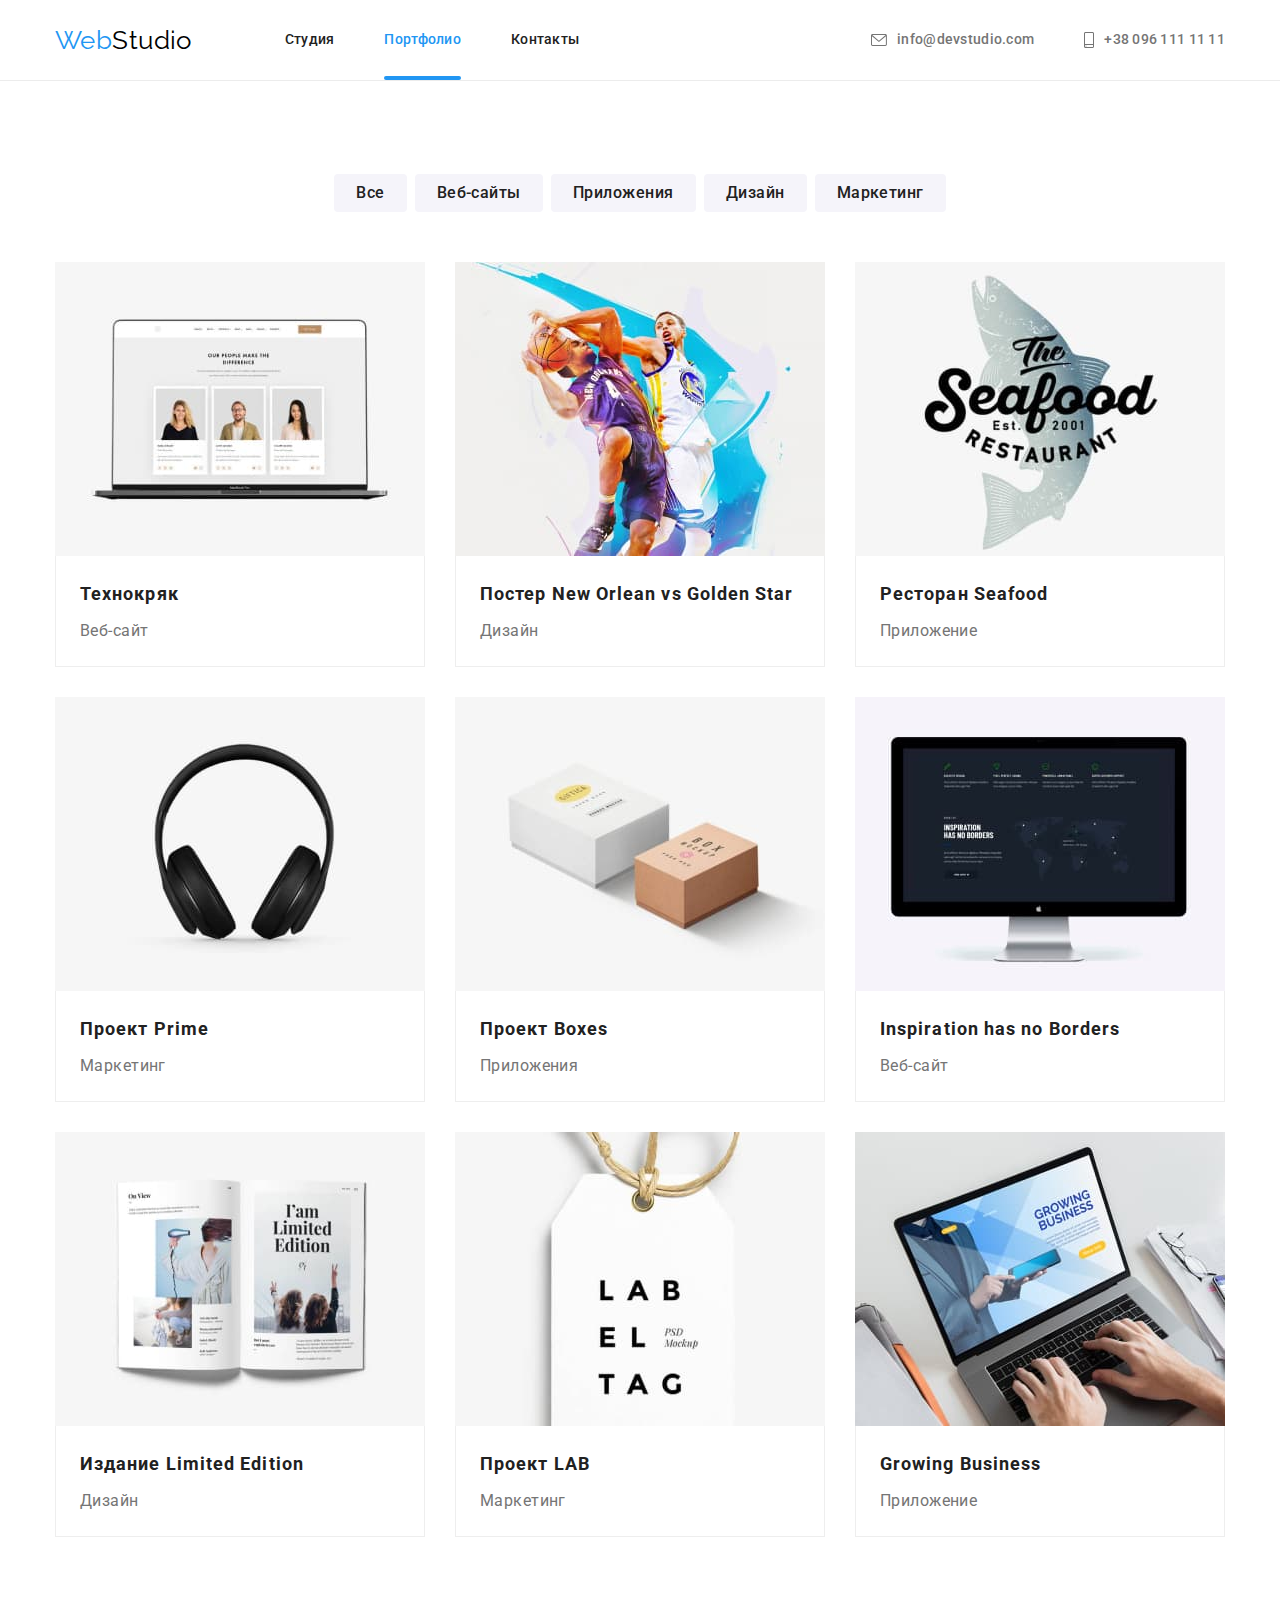
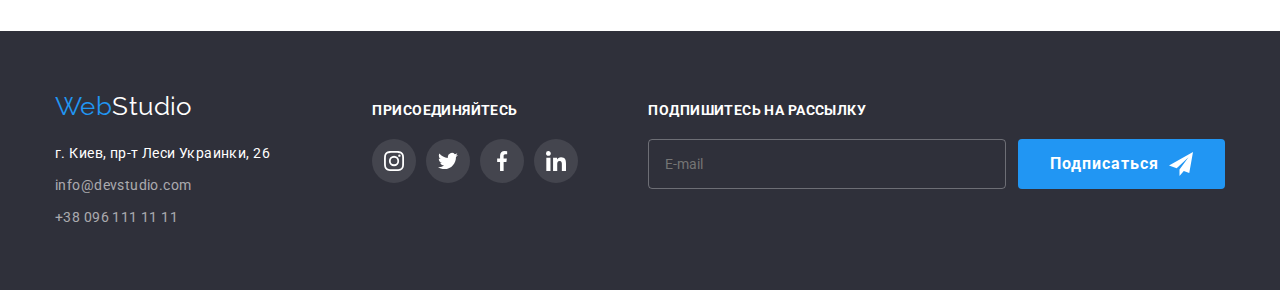
==== commit 203e2750: "fix styles" ====
--- a/portfolio.html
+++ b/portfolio.html
@@ -63,218 +63,218 @@
     <main>
       <section class="section">
         <div class="container">
-          <h1 class="filter-title visually-hidden">
+          <h1 class="section__title--hidden">
             Примеры проектов веб-студии
           </h1>
-          <ul class="filter-list">
-            <li class="filter-item">
+          <ul class="filter">
+            <li class="filter__item">
               <button type="button" class="button secondary">Все</button>
             </li>
-            <li class="filter-item">
+            <li class="filter__item">
               <button type="button" class="button secondary">Веб-сайты</button>
             </li>
-            <li class="filter-item">
+            <li class="filter__item">
               <button type="button" class="button secondary">Приложения</button>
             </li>
-            <li class="filter-item">
+            <li class="filter__item">
               <button type="button" class="button secondary">Дизайн</button>
             </li>
-            <li class="filter-item">
+            <li class="filter__item">
               <button type="button" class="button secondary">Маркетинг</button>
             </li>
           </ul>
 
-          <ul class="examples-list">
-            <li class="examples-item">
-              <a href="/" class="examples-link">
-                <div class="overlay-box">
+          <ul class="examples">
+            <li class="examples__item">
+              <a href="/" class="examples__link">
+                <div class="examples__overlay-box">
                   <img
                     src="./images/tehnokrak.jpg"
                     alt="фото первой страницы сайта"
                     width="370"
                   />
-                  <p class="overlay-text">
-                    Технокряк это современная площадка распространения
-                    коронавируса. Компании используют эту платформу для
-                    цифрового шпионажа и атак на защищённые сервера конкурентов.
-                  </p>
-                </div>
-                <div class="examples-box">
-                  <h2 class="examples-title">Технокряк</h2>
-                  <p class="examples-text">Веб-сайт</p>
-                </div>
-              </a>
-            </li>
-
-            <li class="examples-item">
-              <a href="/" class="examples-link">
-                <div class="overlay-box">
+                  <p class="examples__overlay-text">
+                    Технокряк это современная площадка распространения
+                    коронавируса. Компании используют эту платформу для
+                    цифрового шпионажа и атак на защищённые сервера конкурентов.
+                  </p>
+                </div>
+                <div class="examples__box">
+                  <h2 class="examples__title">Технокряк</h2>
+                  <p class="examples__text">Веб-сайт</p>
+                </div>
+              </a>
+            </li>
+
+            <li class="examples__item">
+              <a href="/" class="examples__link">
+                <div class="examples__overlay-box">
                   <img
                     src="./images/poster.jpg"
                     alt="фото двух баскетболистов"
                     width="370"
                   />
-                  <p class="overlay-text">
-                    Технокряк это современная площадка распространения
-                    коронавируса. Компании используют эту платформу для
-                    цифрового шпионажа и атак на защищённые сервера конкурентов.
-                  </p>
-                </div>
-                <div class="examples-box">
-                  <h2 class="examples-title">
+                  <p class="examples__overlay-text">
+                    Технокряк это современная площадка распространения
+                    коронавируса. Компании используют эту платформу для
+                    цифрового шпионажа и атак на защищённые сервера конкурентов.
+                  </p>
+                </div>
+                <div class="examples__box">
+                  <h2 class="examples__title">
                     Постер <span lang="en">New Orlean vs Golden Star</span>
                   </h2>
-                  <p class="examples-text">Дизайн</p>
-                </div>
-              </a>
-            </li>
-
-            <li class="examples-item">
-              <a href="/" class="examples-link">
-                <div class="overlay-box">
+                  <p class="examples__text">Дизайн</p>
+                </div>
+              </a>
+            </li>
+
+            <li class="examples__item">
+              <a href="/" class="examples__link">
+                <div class="examples__overlay-box">
                   <img
                     src="./images/restoran.jpg"
                     alt="фото логотипа ресторана"
                     width="370"
                   />
-                  <p class="overlay-text">
-                    Технокряк это современная площадка распространения
-                    коронавируса. Компании используют эту платформу для
-                    цифрового шпионажа и атак на защищённые сервера конкурентов.
-                  </p>
-                </div>
-                <div class="examples-box">
-                  <h2 class="examples-title">Ресторан Seafood</h2>
-                  <p class="examples-text">Приложение</p>
-                </div>
-              </a>
-            </li>
-
-            <li class="examples-item">
-              <a href="/" class="examples-link">
-                <div class="overlay-box">
+                  <p class="examples__overlay-text">
+                    Технокряк это современная площадка распространения
+                    коронавируса. Компании используют эту платформу для
+                    цифрового шпионажа и атак на защищённые сервера конкурентов.
+                  </p>
+                </div>
+                <div class="examples__box">
+                  <h2 class="examples__title">Ресторан Seafood</h2>
+                  <p class="examples__text">Приложение</p>
+                </div>
+              </a>
+            </li>
+
+            <li class="examples__item">
+              <a href="/" class="examples__link">
+                <div class="examples__overlay-box">
                   <img
                     src="./images/pr-prime.jpg"
                     alt="фото наушников"
                     width="370"
                   />
-                  <p class="overlay-text">
-                    Технокряк это современная площадка распространения
-                    коронавируса. Компании используют эту платформу для
-                    цифрового шпионажа и атак на защищённые сервера конкурентов.
-                  </p>
-                </div>
-
-                <div class="examples-box">
-                  <h2 class="examples-title">
+                  <p class="examples__overlay-text">
+                    Технокряк это современная площадка распространения
+                    коронавируса. Компании используют эту платформу для
+                    цифрового шпионажа и атак на защищённые сервера конкурентов.
+                  </p>
+                </div>
+
+                <div class="examples__box">
+                  <h2 class="examples__title">
                     Проект <span lang="en">Prime</span>
                   </h2>
-                  <p class="examples-text">Маркетинг</p>
-                </div>
-              </a>
-            </li>
-
-            <li class="examples-item">
-              <a href="/" class="examples-link">
-                <div class="overlay-box">
+                  <p class="examples__text">Маркетинг</p>
+                </div>
+              </a>
+            </li>
+
+            <li class="examples__item">
+              <a href="/" class="examples__link">
+                <div class="examples__overlay-box">
                   <img
                     src="./images/pr-boxes.jpg"
                     alt="фото двух коробок"
                     width="370"
                   />
-                  <p class="overlay-text">
-                    Технокряк это современная площадка распространения
-                    коронавируса. Компании используют эту платформу для
-                    цифрового шпионажа и атак на защищённые сервера конкурентов.
-                  </p>
-                </div>
-                <div class="examples-box">
-                  <h2 class="examples-title">Проект Boxes</h2>
-                  <p class="examples-text">Приложения</p>
-                </div>
-              </a>
-            </li>
-
-            <li class="examples-item">
-              <a href="/" class="examples-link">
-                <div class="overlay-box">
+                  <p class="examples__overlay-text">
+                    Технокряк это современная площадка распространения
+                    коронавируса. Компании используют эту платформу для
+                    цифрового шпионажа и атак на защищённые сервера конкурентов.
+                  </p>
+                </div>
+                <div class="examples__box">
+                  <h2 class="examples__title">Проект Boxes</h2>
+                  <p class="examples__text">Приложения</p>
+                </div>
+              </a>
+            </li>
+
+            <li class="examples__item">
+              <a href="/" class="examples__link">
+                <div class="examples__overlay-box">
                   <img
                     src="./images/inspiration.jpg"
                     alt="фото монитора"
                     width="370"
                   />
-                  <p class="overlay-text">
-                    Технокряк это современная площадка распространения
-                    коронавируса. Компании используют эту платформу для
-                    цифрового шпионажа и атак на защищённые сервера конкурентов.
-                  </p>
-                </div>
-                <div class="examples-box">
-                  <h2 class="examples-title">Inspiration has no Borders</h2>
-                  <p class="examples-text">Веб-сайт</p>
-                </div>
-              </a>
-            </li>
-
-            <li class="examples-item">
-              <a href="/" class="examples-link">
-                <div class="overlay-box">
+                  <p class="examples__overlay-text">
+                    Технокряк это современная площадка распространения
+                    коронавируса. Компании используют эту платформу для
+                    цифрового шпионажа и атак на защищённые сервера конкурентов.
+                  </p>
+                </div>
+                <div class="examples__box">
+                  <h2 class="examples__title">Inspiration has no Borders</h2>
+                  <p class="examples__text">Веб-сайт</p>
+                </div>
+              </a>
+            </li>
+
+            <li class="examples__item">
+              <a href="/" class="examples__link">
+                <div class="examples__overlay-box">
                   <img
                     src="./images/magazin.jpg"
                     alt="фото раскрытой книги"
                     width="370"
                   />
-                  <p class="overlay-text">
-                    Технокряк это современная площадка распространения
-                    коронавируса. Компании используют эту платформу для
-                    цифрового шпионажа и атак на защищённые сервера конкурентов.
-                  </p>
-                </div>
-                <div class="examples-box">
-                  <h2 class="examples-title">Издание Limited Edition</h2>
-                  <p class="examples-text">Дизайн</p>
-                </div>
-              </a>
-            </li>
-
-            <li class="examples-item">
-              <a href="/" class="examples-link">
-                <div class="overlay-box">
+                  <p class="examples__overlay-text">
+                    Технокряк это современная площадка распространения
+                    коронавируса. Компании используют эту платформу для
+                    цифрового шпионажа и атак на защищённые сервера конкурентов.
+                  </p>
+                </div>
+                <div class="examples__box">
+                  <h2 class="examples__title">Издание Limited Edition</h2>
+                  <p class="examples__text">Дизайн</p>
+                </div>
+              </a>
+            </li>
+
+            <li class="examples__item">
+              <a href="/" class="examples__link">
+                <div class="examples__overlay-box">
                   <img
                     src="./images/pr-lab.jpg"
                     alt="фото логотипа"
                     width="370"
                   />
-                  <p class="overlay-text">
-                    Технокряк это современная площадка распространения
-                    коронавируса. Компании используют эту платформу для
-                    цифрового шпионажа и атак на защищённые сервера конкурентов.
-                  </p>
-                </div>
-                <div class="examples-box">
-                  <h2 class="examples-title">Проект LAB</h2>
-                  <p class="examples-text">Маркетинг</p>
-                </div>
-              </a>
-            </li>
-
-            <li class="examples-item">
-              <a href="/" class="examples-link">
-                <div class="overlay-box">
+                  <p class="examples__overlay-text">
+                    Технокряк это современная площадка распространения
+                    коронавируса. Компании используют эту платформу для
+                    цифрового шпионажа и атак на защищённые сервера конкурентов.
+                  </p>
+                </div>
+                <div class="examples__box">
+                  <h2 class="examples__title">Проект LAB</h2>
+                  <p class="examples__text">Маркетинг</p>
+                </div>
+              </a>
+            </li>
+
+            <li class="examples__item">
+              <a href="/" class="examples__link">
+                <div class="examples__overlay-box">
                   <img
                     src="./images/growing.jpg"
                     alt="фото laptop"
                     width="370"
                   />
-                  <p class="overlay-text">
-                    Технокряк это современная площадка распространения
-                    коронавируса. Компании используют эту платформу для
-                    цифрового шпионажа и атак на защищённые сервера конкурентов.
-                  </p>
-                </div>
-                <div class="examples-box">
-                  <h2 class="examples-title">Growing Business</h2>
-                  <p class="examples-text">Приложение</p>
+                  <p class="examples__overlay-text">
+                    Технокряк это современная площадка распространения
+                    коронавируса. Компании используют эту платформу для
+                    цифрового шпионажа и атак на защищённые сервера конкурентов.
+                  </p>
+                </div>
+                <div class="examples__box">
+                  <h2 class="examples__title">Growing Business</h2>
+                  <p class="examples__text">Приложение</p>
                 </div>
               </a>
             </li>
--- a/css/main.min.css
+++ b/css/main.min.css
@@ -1,2 +1,2 @@
-:root{--primery-text-color: #757575;--title-text-color: #212121;--acсent-text-color: #2196f3;--white-text-color: #ffffff;--contact-text-color: rgba(255, 255, 255, 0.6);--primary-background-color: #2196f3;--acсent-background-color: #188ce8;--secondary-background-color: #f5f4fa;--section-background-color: #2f303a;--border-color: #eeeeee}.section__title--hidden{position:absolute;width:1px;height:1px;margin:-1px;border:0;padding:0;white-space:nowrap;clip-path:inset(100%);clip:rect(0 0 0 0);overflow:hidden}body{padding-top:80px;background-color:var(--white-text-color);color:var(--primery-text-color);font-family:Roboto, sans-serif;font-size:14px;line-height:1.71;letter-spacing:0.03em}a{text-decoration:none}h1,h2,h3,ul,p{margin:0;padding:0}ul{list-style:none}img{display:block;max-width:100%;height:auto}.title{color:var(--title-text-color)}.section{padding-top:94px;padding-bottom:94px}.section__title{margin-bottom:50px;color:var(--title-text-color);font-weight:700;font-size:36px;line-height:1.17;text-align:center}.container{width:1200px;padding-left:15px;padding-right:15px;margin-left:auto;margin-right:auto}.button{border-radius:4px;color:var(--title-text-color);font-family:inherit;cursor:pointer;border:none;font-family:Roboto, sans-serif;font-weight:500;font-size:16px}.button.primary{min-width:200px;min-height:50px;padding:10px 32px;color:var(--white-text-color);background-color:var(--primary-background-color);font-weight:700;line-height:1.88;letter-spacing:0.06em;transition:background-color 250ms cubic-bezier(0.4, 0, 0.2, 1),box-shadow 250ms cubic-bezier(0.4, 0, 0.2, 1)}.button.primary:hover,.button.primary:focus{background-color:var(--acсent-background-color);box-shadow:0px 4px 4px rgba(0,0,0,0.15)}.button.secondary{padding:6px 22px;background-color:var(--secondary-background-color);line-height:1.63;letter-spacing:0.03em;transition:background-color 250ms cubic-bezier(0.4, 0, 0.2, 1),color 250ms cubic-bezier(0.4, 0, 0.2, 1),box-shadow 250ms cubic-bezier(0.4, 0, 0.2, 1)}.button.secondary:hover,.button.secondary:focus{box-shadow:0px 3px 1px rgba(0,0,0,0.1),0px 1px 2px rgba(0,0,0,0.08),0px 2px 2px rgba(0,0,0,0.12);color:var(--white-text-color);background-color:var(--primary-background-color)}.logo-link{color:var(--acсent-text-color);font-family:Raleway, arial;font-size:26px;line-height:1.19}.page-header__logo-text{color:black}.page-footer__container-logo{flex-grow:1}.page-footer__logo-link{display:block;margin-bottom:20px}.page-footer__logo-text{color:#ffffff}.backdrop{position:fixed;background-color:rgba(0,0,0,0.2);top:0;left:0;width:100%;height:100%;opacity:1;transition:opacity 250ms cubic-bezier(0.4, 0, 0.2, 1)}.backdrop.is-hidden{opacity:0;pointer-events:none}.backdrop__box{position:absolute;top:50%;left:50%;padding:40px;min-width:528px;min-height:581px;background-color:var(--white-text-color);transform:translate(-50%, -50%) scale(1);transition:transorm 250ms cubic-bezier(0.4, 0, 0.2, 1)}.backdrop.is-hidden .modal__box{transform:translate(-50%, -50%) scale(0.9)}.modal__btn-close{position:absolute;top:0;right:0;transform:translate(-8px, 8px);display:flex;align-items:center;justify-content:center;width:30px;height:30px;padding:0;background-color:var(--white-text-color);border:4px solid rgba(0,0,0,0.1);border-radius:50%}.modal-form__box-text{display:block;margin-bottom:12px;font-weight:500;font-size:20px;line-height:1.15;letter-spacing:0.03em;color:var(--title-text-color);text-align:center}.modal-form{width:448px;margin-left:auto;margin-right:auto}.modal-form__form-field{display:flex;flex-direction:column;margin-bottom:10px}.modal-form__form-field-forth{margin-bottom:0}.modal-form__label{margin-bottom:4px;font-size:12px;line-height:1.17;letter-spacing:0.01em}.modal-form__box-input{position:relative}.modal-form__input{width:448px;height:40px;padding-left:30px;border:1px solid rgba(33,33,33,0.2);border-radius:4px}.modal-form__input:focus ~ .icon-modal{fill:var(--primary-background-color)}.modal-form__input:focus{border:1px solid #2196f3;border-radius:4px;cursor:pointer}.modal-form__icon{position:absolute;top:50%;left:12px;display:inline-block;width:18px;height:18px;transform:translateY(-50%);transition:fill 250ms cubic-bezier(0.4, 0, 0.2, 1)}.modal-form__textarea{padding:12px 16px;height:120px;resize:none}.modal-form__textarea::placeholder{color:rgba(117,117,117,0.5)}.modal-form__field-policy{display:flex;align-items:center;justify-content:center;margin-bottom:30px;margin-top:20px}.modal-form__link-contract{text-decoration-line:underline;color:var(--acсent-text-color)}.modal-form__checkbox{position:absolute;appearance:none;-webkit-appearance:none}.modal-form__label-checkbox{display:block}.modal-form__icon-checkbox{display:block;width:16px;height:15px;margin-right:10px;border:2px solid #212121;border-radius:2px}.modal-form__checkbox:checked+.modal-form__icon-checkbox{background-color:var(--acсent-background-color);border-color:var(--acсent-background-color);background-image:url(../images/check-icon.svg);background-size:contain;background-origin:border-box}.modal-form__field-btn{display:flex;align-items:center;justify-content:center}.page-header{position:fixed;width:100%;top:0;left:0;background-color:var(--white-text-color);border-bottom:1px solid #ececec;z-index:1}.page-header__container{display:flex;align-items:center}.page-header__nav{display:flex;align-items:center}.site-nav{display:flex;margin-left:93px}.site-nav__item:not(:last-child){margin-right:50px}.site-nav__link{display:block;padding-top:32px;padding-bottom:32px;color:var(--title-text-color);font-weight:500;font-size:14px;line-height:1.14;letter-spacing:0.02em;transition:color 250ms cubic-bezier(0.4, 0, 0.2, 1)}.site-nav__link:focus,.site-nav__link:hover{color:var(--acсent-text-color)}.site-nav__link--current{color:var(--acсent-text-color)}.contact-nav{display:flex;margin-left:auto}.contact-nav__link{display:flex;align-items:center;color:var(--primery-text-color);font-weight:500;font-size:14px;line-height:1.14;letter-spacing:0.02em;transition:color 250ms cubic-bezier(0.4, 0, 0.2, 1)}.contact-nav__link:hover,.contact-nav__link:focus{color:var(--acсent-text-color)}.contact-nav__item{display:flex;align-items:center}.contact-nav__item:not(:last-child){margin-right:50px}.contact-nav__icon{margin-right:10px;fill:currentColor}.site-nav__link--current{position:relative}.site-nav__link--current::after{position:absolute;display:inline-block;content:'';width:100%;height:4px;bottom:0;left:0;background-color:var(--primary-background-color);border-radius:2px}.hero{text-align:center;background-color:var(--section-background-color)}.hero__title{margin-bottom:30px;color:var(--white-text-color);font-weight:900;font-size:44px;line-height:1.36;letter-spacing:0.06em;text-transform:uppercase}.hero__overlay{max-width:1600px;margin-left:auto;margin-right:auto;padding-top:200px;padding-bottom:200px;background-image:linear-gradient(rgba(47,48,58,0.4), rgba(47,48,58,0.4)),url(../images/fon-min.jpg);background-repeat:no-repeat;background-size:cover;background-position:center}.feature__list{display:flex}.feature__item{width:calc((100%-90px) / 4);margin-right:30px}.feature__item:nth-child(4n){margin-right:0}.feature__icon-box{display:flex;align-items:center;justify-content:center;margin-bottom:30px;width:270px;height:120px;background:#f5f4fa;border-radius:4px}.feature__icon{width:70px;height:70px}.feature__list-title{margin-bottom:10px;font-size:14px;line-height:1.14;text-transform:uppercase}.work{padding-top:0}.work__list{display:flex}.work__item{position:relative;margin-right:30px}.work__item:last-child{margin-right:0}.work__box{display:flex;align-items:center;justify-content:center;position:absolute;bottom:0;left:0;width:100%;height:70px;background:rgba(47,48,58,0.8)}.work__text{color:var(--white-text-color);font-weight:700;line-height:1.14;text-transform:uppercase}.team{background-color:var(--secondary-background-color)}.team__list{display:flex}.team__item{margin-right:30px}.team__item:last-child{margin-right:0}.team__box{padding-top:30px;padding-bottom:30px;text-align:center;background-color:#fff;box-shadow:0px 1px 3px rgba(0,0,0,0.12),0px 1px 1px rgba(0,0,0,0.14),0px 2px 1px rgba(0,0,0,0.2);border-radius:0px 0px 4px 4px}.team__list-title{margin-bottom:10px;font-size:16px;line-height:1.19}.team__list-icon{display:flex;justify-content:center;margin-top:16px}.team__item-icon{width:44px;height:44px;margin-right:10px}.team__item-icon:last-child{margin-right:0}.team__link-icon{display:flex;align-items:center;justify-content:center;width:100%;height:100%;border-radius:50%;transition:background-color 250ms cubic-bezier(0.4, 0, 0.2, 1)}.team__link-icon:hover,.team__link-icon:focus{background-color:var(--primary-background-color)}.team__icon{width:20px;height:20px;fill:#afb1b8;transition:fill 250ms cubic-bezier(0.4, 0, 0.2, 1)}.team__link-icon:hover .team__icon,.team__link-icon:focus .team__icon{fill:#ffffff}.client__list{display:flex}.client__item{width:170px;height:92px;margin-right:30px}.client__item:last-child{margin-right:0}.client__link{display:flex;align-items:center;justify-content:center;width:100%;height:100%;border:1px solid #afb1b8;border-radius:5%;transition:border 250ms cubic-bezier(0.4, 0, 0.2, 1)}.client__link:hover,.client__link:focus{border:1px solid var(--acсent-text-color)}.client__icon{width:106px;height:60px;fill:#afb1b8;transition:fill 250ms cubic-bezier(0.4, 0, 0.2, 1)}.client__link:hover .client__icon,.client__link:focus .client__icon{fill:var(--acсent-text-color)}.page-footer{background-color:var(--section-background-color);padding-top:60px;padding-bottom:60px}.page-footer__container{display:flex;align-items:baseline}.page-footer__adress{font-style:normal}.page-footer__adress-item{margin-bottom:8px}.page-footer__adress-item:last-child{margin-bottom:0}.page-footer__adress-link{color:var(--white-text-color);transition:color 250ms cubic-bezier(0.4, 0, 0.2, 1)}.page-footer__adress-link:hover,.page-footer__adress-link:focus{color:var(--acсent-text-color)}.page-footer__mail-tel{color:var(--contact-text-color);transition:color 250ms cubic-bezier(0.4, 0, 0.2, 1)}.page-footer__mail-tel:hover,.page-footer__mail-tel:focus{color:var(--acсent-text-color)}.page-footer__container-icon{margin-left:70px;font-weight:bold;line-height:1.14;text-transform:uppercase;color:#ffffff}.page-footer__icon-list{display:flex;justify-content:center;margin-top:20px}.page-footer__icon-item{width:44px;height:44px;margin-right:10px}.page-footer__icon-item:last-child{margin-right:0}.page-footer__icon-link{display:flex;align-items:center;justify-content:center;width:100%;height:100%;background-color:rgba(255,255,255,0.1);border-radius:50%;transition:background-color 250ms cubic-bezier(0.4, 0, 0.2, 1)}.page-footer__icon-link:hover,.page-footer__icon-link:focus{background-color:var(--acсent-background-color)}.page-footer__icon{width:20px;height:20px;align-items:baseline;fill:#ffffff}.page-footer__subscribe-container{display:flex;align-items:center;margin-top:20px}.page-footer__form{display:flex}.page-footer__input{width:358px;height:50px;padding-left:16px;border:1px solid rgba(255,255,255,0.3);border-radius:4px;background-color:inherit;transition:color 250ms cubic-bezier(0.4, 0, 0.2, 1)}.page-footer__input:focus{color:#ffffff}.page-footer__subscribe-btn{display:flex;align-items:center;margin-left:12px}.page-footer__subscribe-icon{margin-left:10px}.examples-title{margin-bottom:4px;color:var(--title-text-color);font-size:18px;line-height:2;letter-spacing:0.06em}.examples-text{color:var(--primery-text-color);font-size:16px;line-height:1.87}.filter-list{display:flex;flex-wrap:wrap;justify-content:center;margin-bottom:50px}.filter-item{margin-right:8px}.filter-item:last-child{margin-right:0}.examples-list{display:flex;flex-wrap:wrap}.examples-item{width:370px;margin-right:30px;margin-bottom:30px}.examples-item:nth-child(3n){margin-right:0}.examples-item:nth-last-child(-n+3){margin-bottom:0}.examples-link{display:block;transition:box-shadow 250ms cubic-bezier(0.4, 0, 0.2, 1)}.examples-link:hover,.examples-link:focus{box-shadow:0px 1px 1px rgba(0,0,0,0.12),0px 4px 4px rgba(0,0,0,0.06),1px 4px 6px rgba(0,0,0,0.16)}.examples-box{border-right:1px solid var(--border-color);border-bottom:1px solid var(--border-color);border-left:1px solid var(--border-color);padding:20px 24px}.overlay-box{position:relative;overflow:hidden}.overlay-box::before{position:absolute;display:inline-block;content:'';width:100%;height:100%;background-color:rgba(33,150,243,0.9);transform:translateY(294px);transition:opacity 250ms cubic-bezier(0.4, 0, 0.2, 1),transform 250ms cubic-bezier(0.4, 0, 0.2, 1)}.examples-link:hover .overlay-box::before,.examples-link:focus .overlay-box::before{transform:translateY(0)}.overlay-text{position:absolute;display:flex;align-items:center;justify-content:center;padding:63px 24px;top:0;left:0;width:100%;height:100%;font-size:18px;line-height:1.56;color:var(--white-text-color);transform:translateY(294px);transition:opacity 250ms cubic-bezier(0.4, 0, 0.2, 1),transform 250ms cubic-bezier(0.4, 0, 0.2, 1)}.examples-link:hover .overlay-text,.examples-link:focus .overlay-text{transform:translateY(0)}
+:root{--primery-text-color: #757575;--title-text-color: #212121;--acсent-text-color: #2196f3;--white-text-color: #ffffff;--contact-text-color: rgba(255, 255, 255, 0.6);--primary-background-color: #2196f3;--acсent-background-color: #188ce8;--secondary-background-color: #f5f4fa;--section-background-color: #2f303a;--border-color: #eeeeee}.section__title--hidden{position:absolute;width:1px;height:1px;margin:-1px;border:0;padding:0;white-space:nowrap;clip-path:inset(100%);clip:rect(0 0 0 0);overflow:hidden}body{padding-top:80px;background-color:var(--white-text-color);color:var(--primery-text-color);font-family:Roboto, sans-serif;font-size:14px;line-height:1.71;letter-spacing:0.03em}a{text-decoration:none}h1,h2,h3,ul,p{margin:0;padding:0}ul{list-style:none}img{display:block;max-width:100%;height:auto}.title{color:var(--title-text-color)}.section{padding-top:94px;padding-bottom:94px}.section__title{margin-bottom:50px;color:var(--title-text-color);font-weight:700;font-size:36px;line-height:1.17;text-align:center}.container{width:1200px;padding-left:15px;padding-right:15px;margin-left:auto;margin-right:auto}.button{border-radius:4px;color:var(--title-text-color);font-family:inherit;cursor:pointer;border:none;font-family:Roboto, sans-serif;font-weight:500;font-size:16px}.button.primary{min-width:200px;min-height:50px;padding:10px 32px;color:var(--white-text-color);background-color:var(--primary-background-color);font-weight:700;line-height:1.88;letter-spacing:0.06em;transition:background-color 250ms cubic-bezier(0.4, 0, 0.2, 1),box-shadow 250ms cubic-bezier(0.4, 0, 0.2, 1)}.button.primary:hover,.button.primary:focus{background-color:var(--acсent-background-color);box-shadow:0px 4px 4px rgba(0,0,0,0.15)}.button.secondary{padding:6px 22px;background-color:var(--secondary-background-color);line-height:1.63;letter-spacing:0.03em;transition:background-color 250ms cubic-bezier(0.4, 0, 0.2, 1),color 250ms cubic-bezier(0.4, 0, 0.2, 1),box-shadow 250ms cubic-bezier(0.4, 0, 0.2, 1)}.button.secondary:hover,.button.secondary:focus{box-shadow:0px 3px 1px rgba(0,0,0,0.1),0px 1px 2px rgba(0,0,0,0.08),0px 2px 2px rgba(0,0,0,0.12);color:var(--white-text-color);background-color:var(--primary-background-color)}.logo-link{color:var(--acсent-text-color);font-family:Raleway, arial;font-size:26px;line-height:1.19}.page-header__logo-text{color:black}.page-footer__container-logo{flex-grow:1}.page-footer__logo-link{display:block;margin-bottom:20px}.page-footer__logo-text{color:#ffffff}.backdrop{position:fixed;background-color:rgba(0,0,0,0.2);top:0;left:0;width:100%;height:100%;opacity:1;transition:opacity 250ms cubic-bezier(0.4, 0, 0.2, 1)}.backdrop.is-hidden{opacity:0;pointer-events:none}.backdrop__box{position:absolute;top:50%;left:50%;padding:40px;min-width:528px;min-height:581px;background-color:var(--white-text-color);transform:translate(-50%, -50%) scale(1);transition:transorm 250ms cubic-bezier(0.4, 0, 0.2, 1)}.backdrop.is-hidden .backdrop__box{transform:translate(-50%, -50%) scale(0.9)}.modal__btn-close{position:absolute;top:0;right:0;transform:translate(-8px, 8px);display:flex;align-items:center;justify-content:center;width:30px;height:30px;padding:0;background-color:var(--white-text-color);border:4px solid rgba(0,0,0,0.1);border-radius:50%}.modal__btn-close-icon{align-items:baseline;width:18px;height:18px}.modal-form__box-text{display:block;margin-bottom:12px;font-weight:500;font-size:20px;line-height:1.15;letter-spacing:0.03em;color:var(--title-text-color);text-align:center}.modal-form{width:448px;margin-left:auto;margin-right:auto}.modal-form__form-field{display:flex;flex-direction:column;margin-bottom:10px}.modal-form__form-field-forth{margin-bottom:0}.modal-form__label{margin-bottom:4px;font-size:12px;line-height:1.17;letter-spacing:0.01em}.modal-form__box-input{position:relative}.modal-form__input{width:448px;height:40px;padding-left:30px;border:1px solid rgba(33,33,33,0.2);border-radius:4px}.modal-form__input:focus{border:1px solid #2196f3;outline:none;border-radius:4px;cursor:pointer}.modal-form__icon{position:absolute;top:50%;left:12px;display:inline-block;width:18px;height:18px;transform:translateY(-50%);transition:fill 250ms cubic-bezier(0.4, 0, 0.2, 1)}.modal-form__input:focus ~ .modal-form__icon{fill:var(--primary-background-color)}.modal-form__textarea{padding:12px 16px;height:120px;resize:none}.modal-form__textarea::placeholder{color:rgba(117,117,117,0.5)}.modal-form__field-policy{display:flex;align-items:center;justify-content:center;margin-bottom:30px;margin-top:20px}.modal-form__link-contract{text-decoration-line:underline;color:var(--acсent-text-color)}.modal-form__checkbox{position:absolute;appearance:none;-webkit-appearance:none}.modal-form__label-checkbox{display:block}.modal-form__icon-checkbox{display:block;width:16px;height:15px;margin-right:10px;border:2px solid #212121;border-radius:2px}.modal-form__checkbox:checked+.modal-form__icon-checkbox{background-color:var(--acсent-background-color);border-color:var(--acсent-background-color);background-image:url(../images/check-icon.svg);background-size:contain;background-origin:border-box}.modal-form__field-btn{display:flex;align-items:center;justify-content:center}.page-header{position:fixed;width:100%;top:0;left:0;background-color:var(--white-text-color);border-bottom:1px solid #ececec;z-index:1}.page-header__container{display:flex;align-items:center}.page-header__nav{display:flex;align-items:center}.site-nav{display:flex;margin-left:93px}.site-nav__item:not(:last-child){margin-right:50px}.site-nav__link{display:block;padding-top:32px;padding-bottom:32px;color:var(--title-text-color);font-weight:500;font-size:14px;line-height:1.14;letter-spacing:0.02em;transition:color 250ms cubic-bezier(0.4, 0, 0.2, 1)}.site-nav__link:focus,.site-nav__link:hover{color:var(--acсent-text-color)}.site-nav__link--current{color:var(--acсent-text-color)}.contact-nav{display:flex;margin-left:auto}.contact-nav__link{display:flex;align-items:center;color:var(--primery-text-color);font-weight:500;font-size:14px;line-height:1.14;letter-spacing:0.02em;transition:color 250ms cubic-bezier(0.4, 0, 0.2, 1)}.contact-nav__link:hover,.contact-nav__link:focus{color:var(--acсent-text-color)}.contact-nav__item{display:flex;align-items:center}.contact-nav__item:not(:last-child){margin-right:50px}.contact-nav__icon{margin-right:10px;fill:currentColor}.site-nav__link--current{position:relative}.site-nav__link--current::after{position:absolute;display:inline-block;content:'';width:100%;height:4px;bottom:0;left:0;background-color:var(--primary-background-color);border-radius:2px}.hero{text-align:center;background-color:var(--section-background-color)}.hero__title{margin-bottom:30px;color:var(--white-text-color);font-weight:900;font-size:44px;line-height:1.36;letter-spacing:0.06em;text-transform:uppercase}.hero__overlay{max-width:1600px;margin-left:auto;margin-right:auto;padding-top:200px;padding-bottom:200px;background-image:linear-gradient(rgba(47,48,58,0.4), rgba(47,48,58,0.4)),url(../images/fon-min.jpg);background-repeat:no-repeat;background-size:cover;background-position:center}.feature__list{display:flex}.feature__item{width:calc((100%-90px) / 4);margin-right:30px}.feature__item:nth-child(4n){margin-right:0}.feature__icon-box{display:flex;align-items:center;justify-content:center;margin-bottom:30px;width:270px;height:120px;background:#f5f4fa;border-radius:4px}.feature__icon{width:70px;height:70px}.feature__list-title{margin-bottom:10px;font-size:14px;line-height:1.14;text-transform:uppercase}.work{padding-top:0}.work__list{display:flex}.work__item{position:relative;margin-right:30px}.work__item:last-child{margin-right:0}.work__box{display:flex;align-items:center;justify-content:center;position:absolute;bottom:0;left:0;width:100%;height:70px;background:rgba(47,48,58,0.8)}.work__text{color:var(--white-text-color);font-weight:700;line-height:1.14;text-transform:uppercase}.team{background-color:var(--secondary-background-color)}.team__list{display:flex}.team__item{margin-right:30px}.team__item:last-child{margin-right:0}.team__box{padding-top:30px;padding-bottom:30px;text-align:center;background-color:#fff;box-shadow:0px 1px 3px rgba(0,0,0,0.12),0px 1px 1px rgba(0,0,0,0.14),0px 2px 1px rgba(0,0,0,0.2);border-radius:0px 0px 4px 4px}.team__list-title{margin-bottom:10px;font-size:16px;line-height:1.19}.team__list-icon{display:flex;justify-content:center;margin-top:16px}.team__item-icon{width:44px;height:44px;margin-right:10px}.team__item-icon:last-child{margin-right:0}.team__link-icon{display:flex;align-items:center;justify-content:center;width:100%;height:100%;border-radius:50%;transition:background-color 250ms cubic-bezier(0.4, 0, 0.2, 1)}.team__link-icon:hover,.team__link-icon:focus{background-color:var(--primary-background-color)}.team__icon{width:20px;height:20px;fill:#afb1b8;transition:fill 250ms cubic-bezier(0.4, 0, 0.2, 1)}.team__link-icon:hover .team__icon,.team__link-icon:focus .team__icon{fill:#ffffff}.client__list{display:flex}.client__item{width:170px;height:92px;margin-right:30px}.client__item:last-child{margin-right:0}.client__link{display:flex;align-items:center;justify-content:center;width:100%;height:100%;border:1px solid #afb1b8;border-radius:5%;transition:border 250ms cubic-bezier(0.4, 0, 0.2, 1)}.client__link:hover,.client__link:focus{border:1px solid var(--acсent-text-color)}.client__icon{width:106px;height:60px;fill:#afb1b8;transition:fill 250ms cubic-bezier(0.4, 0, 0.2, 1)}.client__link:hover .client__icon,.client__link:focus .client__icon{fill:var(--acсent-text-color)}.page-footer{background-color:var(--section-background-color);padding-top:60px;padding-bottom:60px}.page-footer__container{display:flex;align-items:baseline}.page-footer__adress{font-style:normal}.page-footer__adress-item{margin-bottom:8px}.page-footer__adress-item:last-child{margin-bottom:0}.page-footer__adress-link{color:var(--white-text-color);transition:color 250ms cubic-bezier(0.4, 0, 0.2, 1)}.page-footer__adress-link:hover,.page-footer__adress-link:focus{color:var(--acсent-text-color)}.page-footer__mail-tel{color:var(--contact-text-color);transition:color 250ms cubic-bezier(0.4, 0, 0.2, 1)}.page-footer__mail-tel:hover,.page-footer__mail-tel:focus{color:var(--acсent-text-color)}.page-footer__container-icon{margin-left:70px;font-weight:bold;line-height:1.14;text-transform:uppercase;color:#ffffff}.page-footer__icon-list{display:flex;justify-content:center;margin-top:20px}.page-footer__icon-item{width:44px;height:44px;margin-right:10px}.page-footer__icon-item:last-child{margin-right:0}.page-footer__icon-link{display:flex;align-items:center;justify-content:center;width:100%;height:100%;background-color:rgba(255,255,255,0.1);border-radius:50%;transition:background-color 250ms cubic-bezier(0.4, 0, 0.2, 1)}.page-footer__icon-link:hover,.page-footer__icon-link:focus{background-color:var(--acсent-background-color)}.page-footer__icon{width:20px;height:20px;align-items:baseline;fill:#ffffff}.page-footer__subscribe-container{display:flex;align-items:center;margin-top:20px}.page-footer__form{display:flex}.page-footer__input{width:358px;height:50px;padding-left:16px;border:1px solid rgba(255,255,255,0.3);border-radius:4px;background-color:inherit;transition:color 250ms cubic-bezier(0.4, 0, 0.2, 1)}.page-footer__input:focus{color:#ffffff;outline:none}.page-footer__subscribe-btn{display:flex;align-items:center;margin-left:12px}.page-footer__subscribe-icon{margin-left:10px;width:24px;height:24px}.filter{display:flex;flex-wrap:wrap;justify-content:center;margin-bottom:50px}.filter__item{margin-right:8px}.filter__item:last-child{margin-right:0}.examples{display:flex;flex-wrap:wrap}.examples__item{width:370px;margin-right:30px;margin-bottom:30px}.examples__item:nth-child(3n){margin-right:0}.examples__item:nth-last-child(-n+3){margin-bottom:0}.examples__link{display:block;transition:box-shadow 250ms cubic-bezier(0.4, 0, 0.2, 1)}.examples__link:hover,.examples__link:focus{box-shadow:0px 1px 1px rgba(0,0,0,0.12),0px 4px 4px rgba(0,0,0,0.06),1px 4px 6px rgba(0,0,0,0.16)}.examples__overlay-box{position:relative;overflow:hidden}.examples__overlay-box::before{position:absolute;display:inline-block;content:'';width:100%;height:100%;background-color:rgba(33,150,243,0.9);transform:translateY(294px);transition:opacity 250ms cubic-bezier(0.4, 0, 0.2, 1),transform 250ms cubic-bezier(0.4, 0, 0.2, 1)}.examples__link:hover .examples__overlay-box::before,.examples__link:focus .examples__overlay-box::before{transform:translateY(0)}.examples__overlay-text{position:absolute;display:flex;align-items:center;justify-content:center;padding:63px 24px;top:0;left:0;width:100%;height:100%;font-size:18px;line-height:1.56;color:var(--white-text-color);transform:translateY(294px);transition:opacity 250ms cubic-bezier(0.4, 0, 0.2, 1),transform 250ms cubic-bezier(0.4, 0, 0.2, 1)}.examples__link:hover .examples__overlay-text,.examples__link:focus .examples__overlay-text{transform:translateY(0)}.examples__box{border-right:1px solid var(--border-color);border-bottom:1px solid var(--border-color);border-left:1px solid var(--border-color);padding:20px 24px}.examples__title{margin-bottom:4px;color:var(--title-text-color);font-size:18px;line-height:2;letter-spacing:0.06em}.examples__text{color:var(--primery-text-color);font-size:16px;line-height:1.87}
 /*# sourceMappingURL=main.min.css.map */